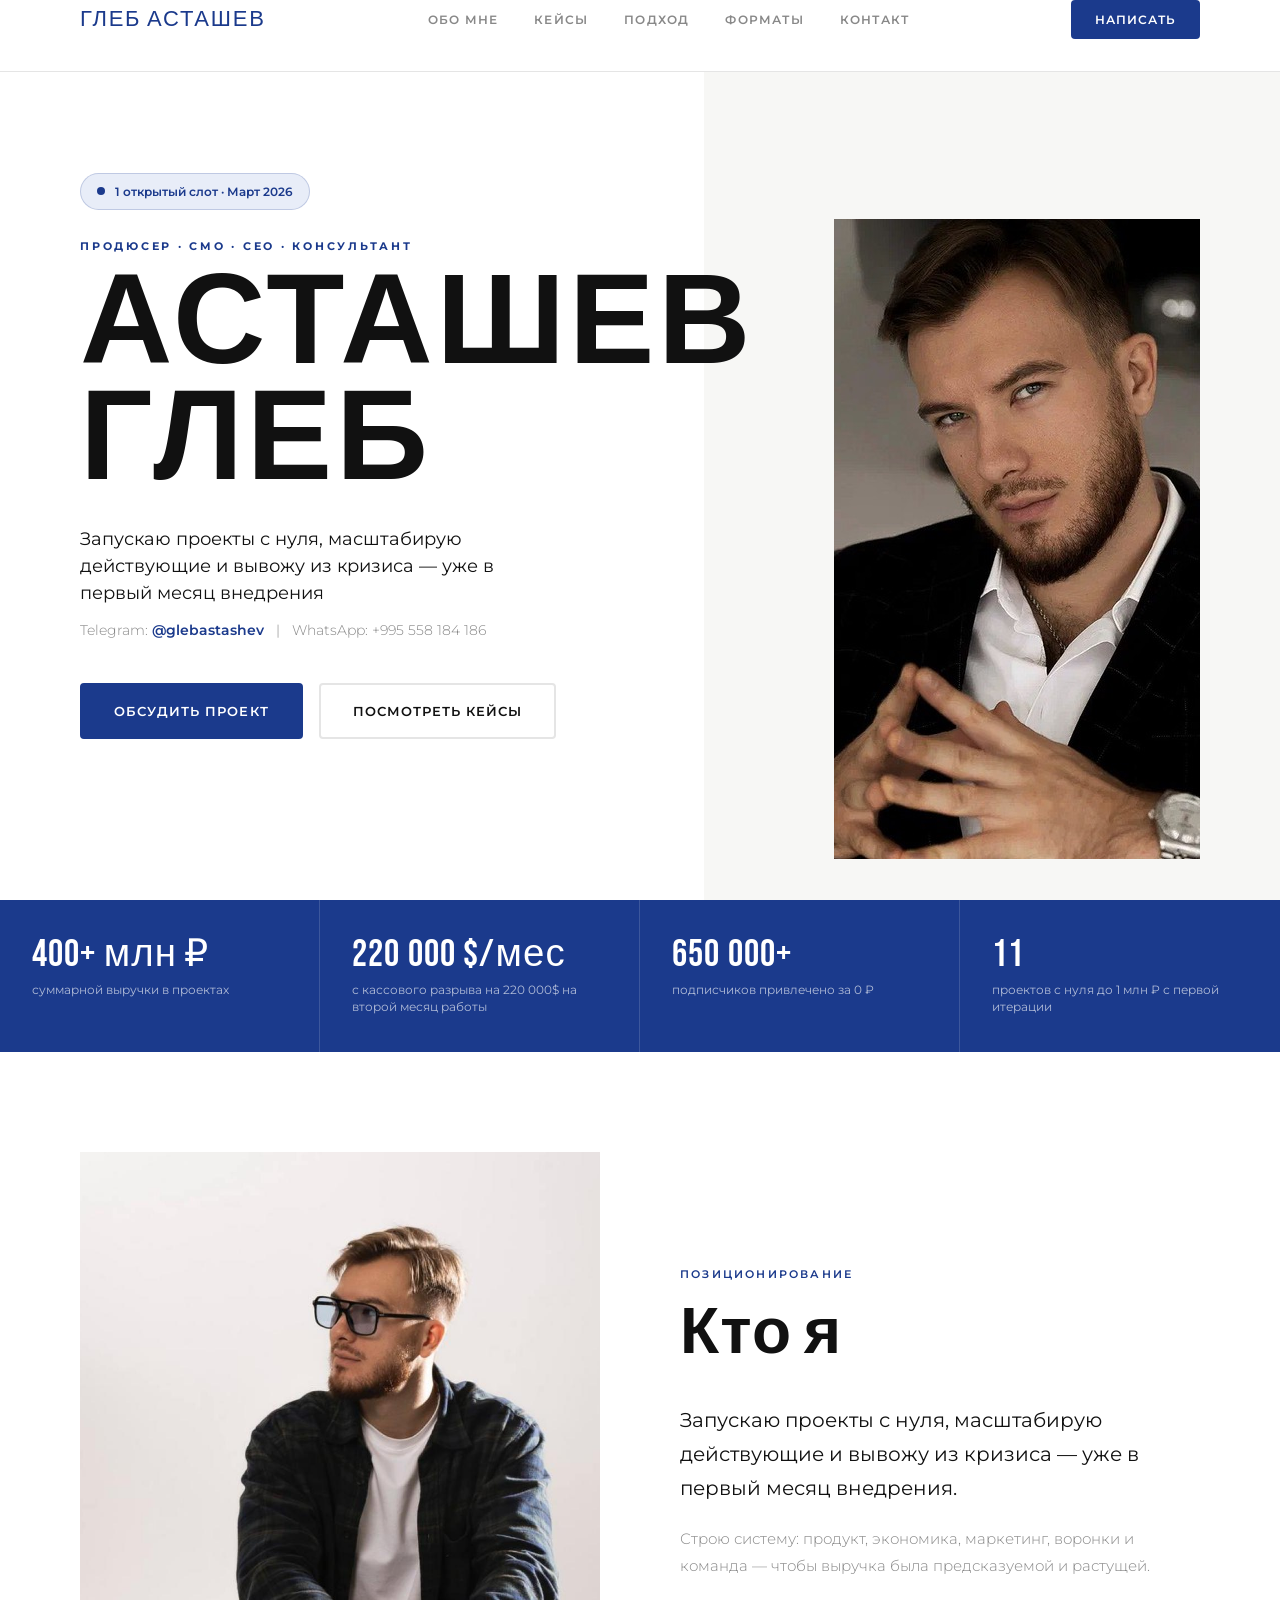
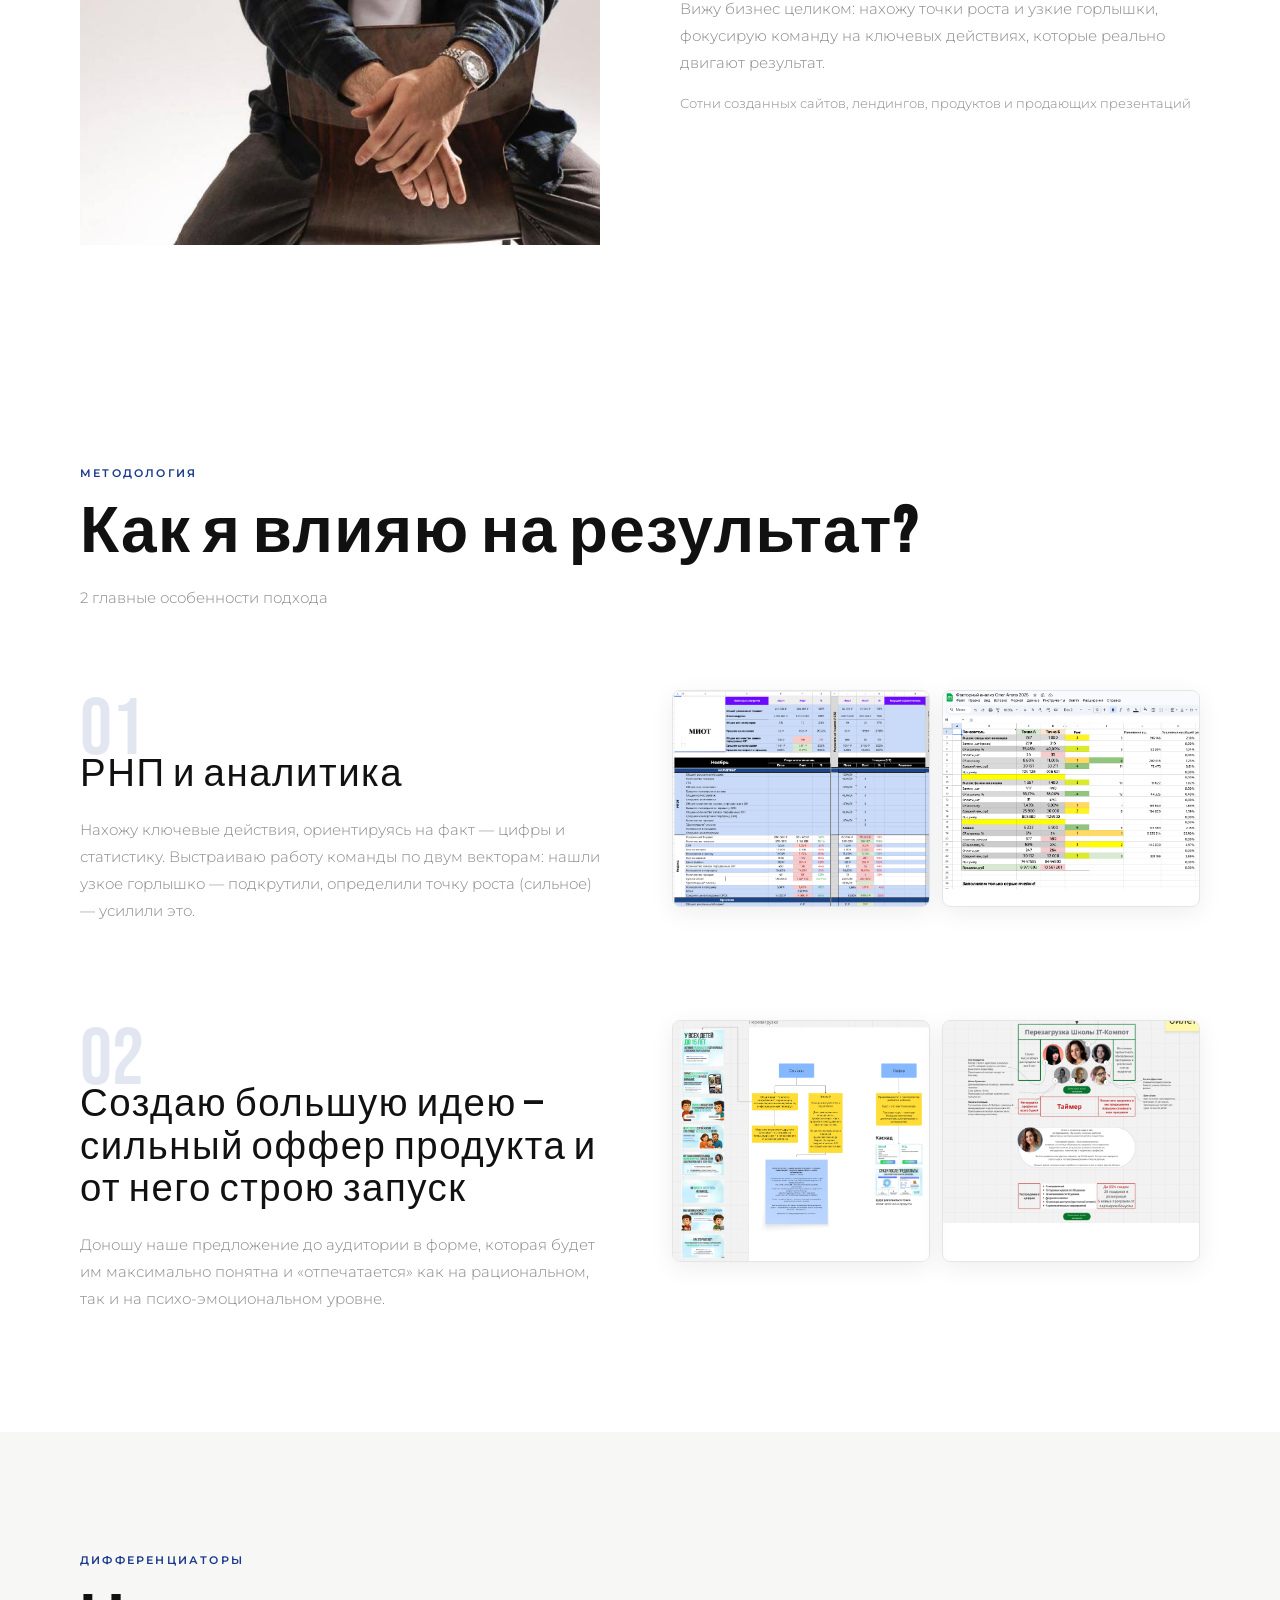
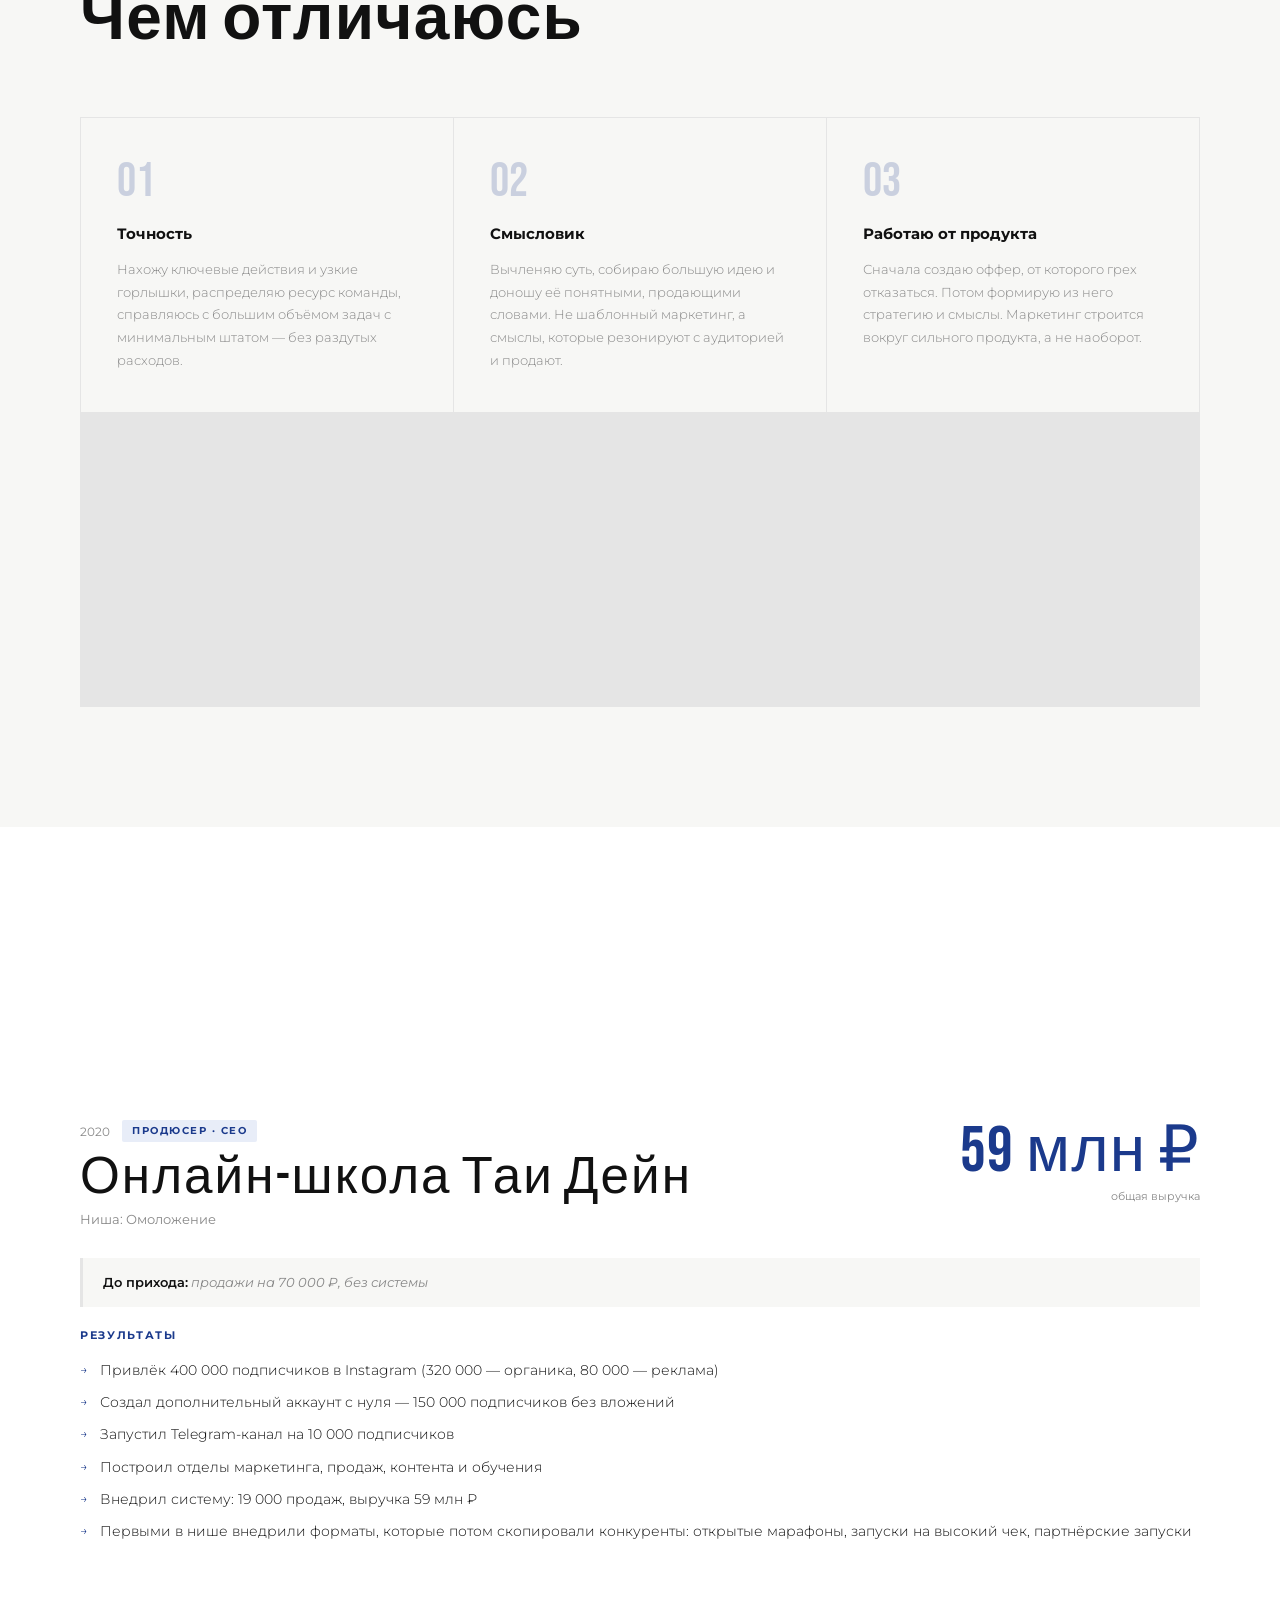
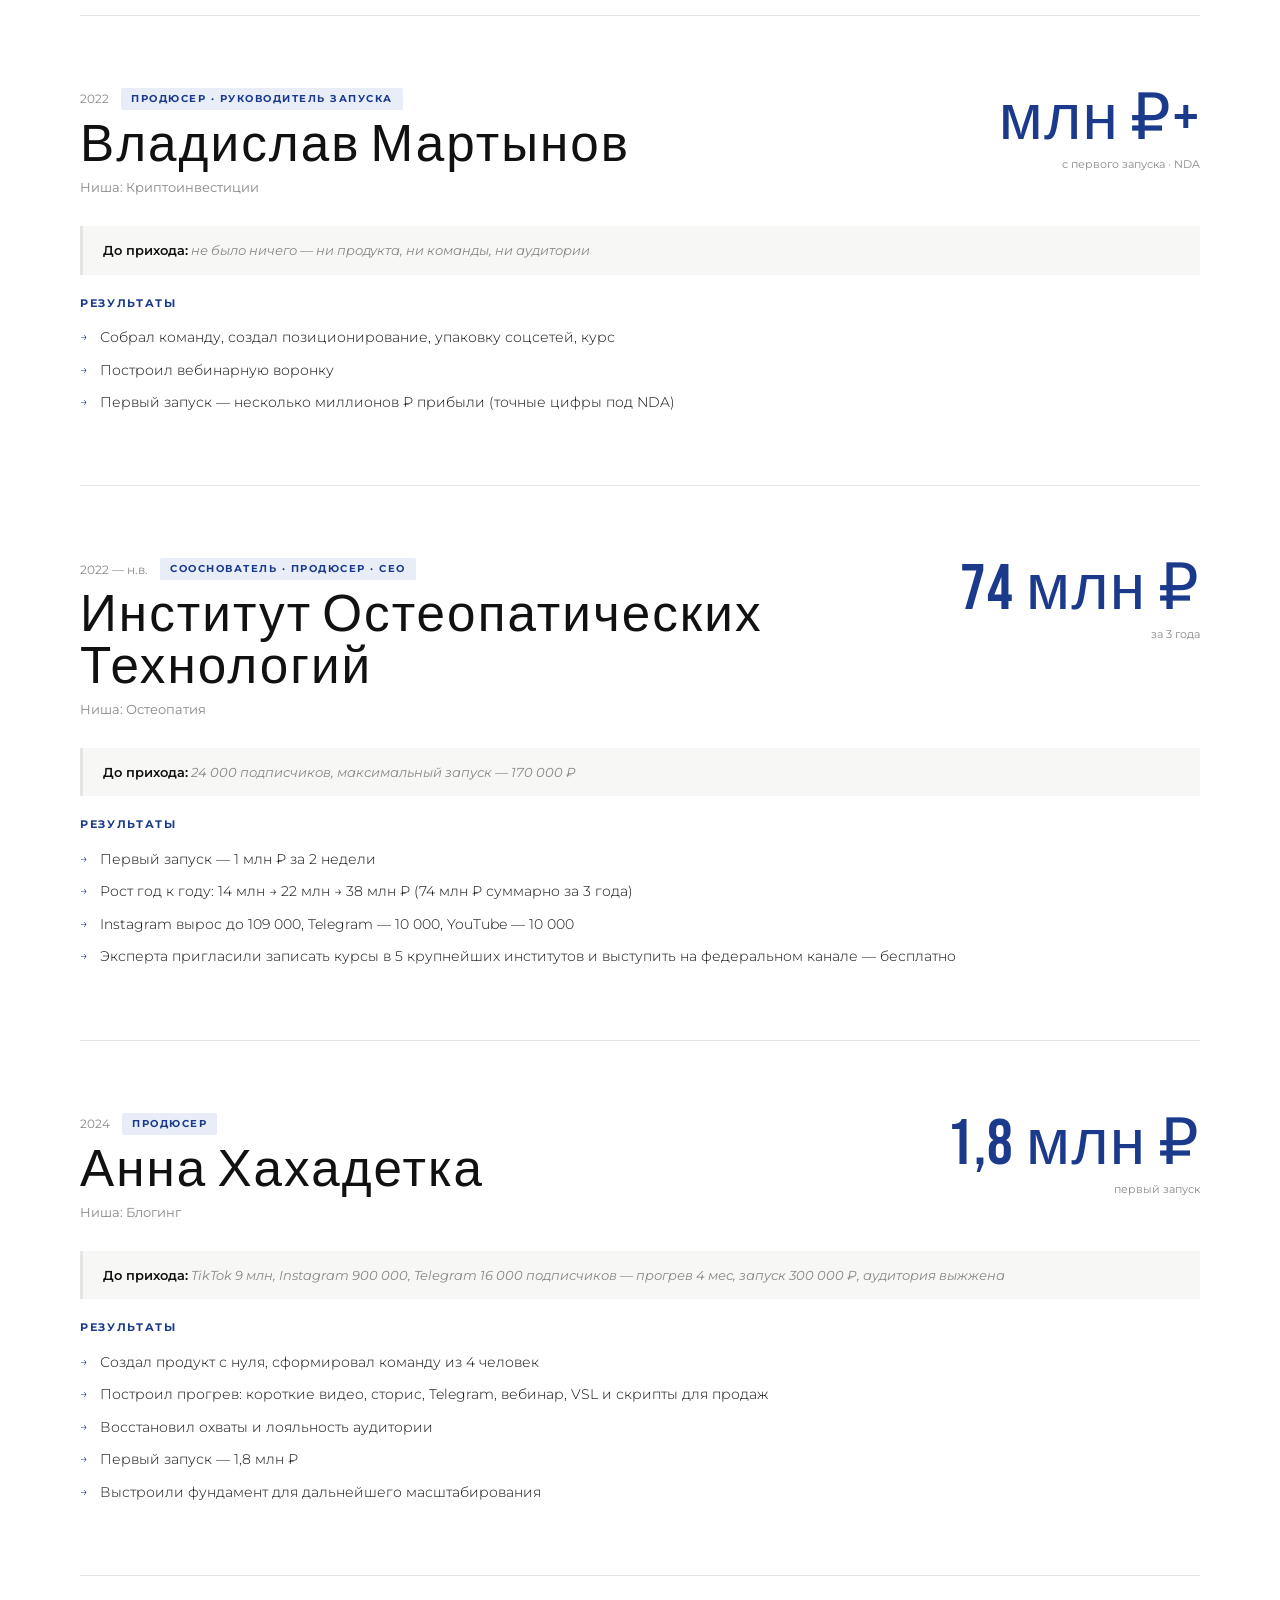
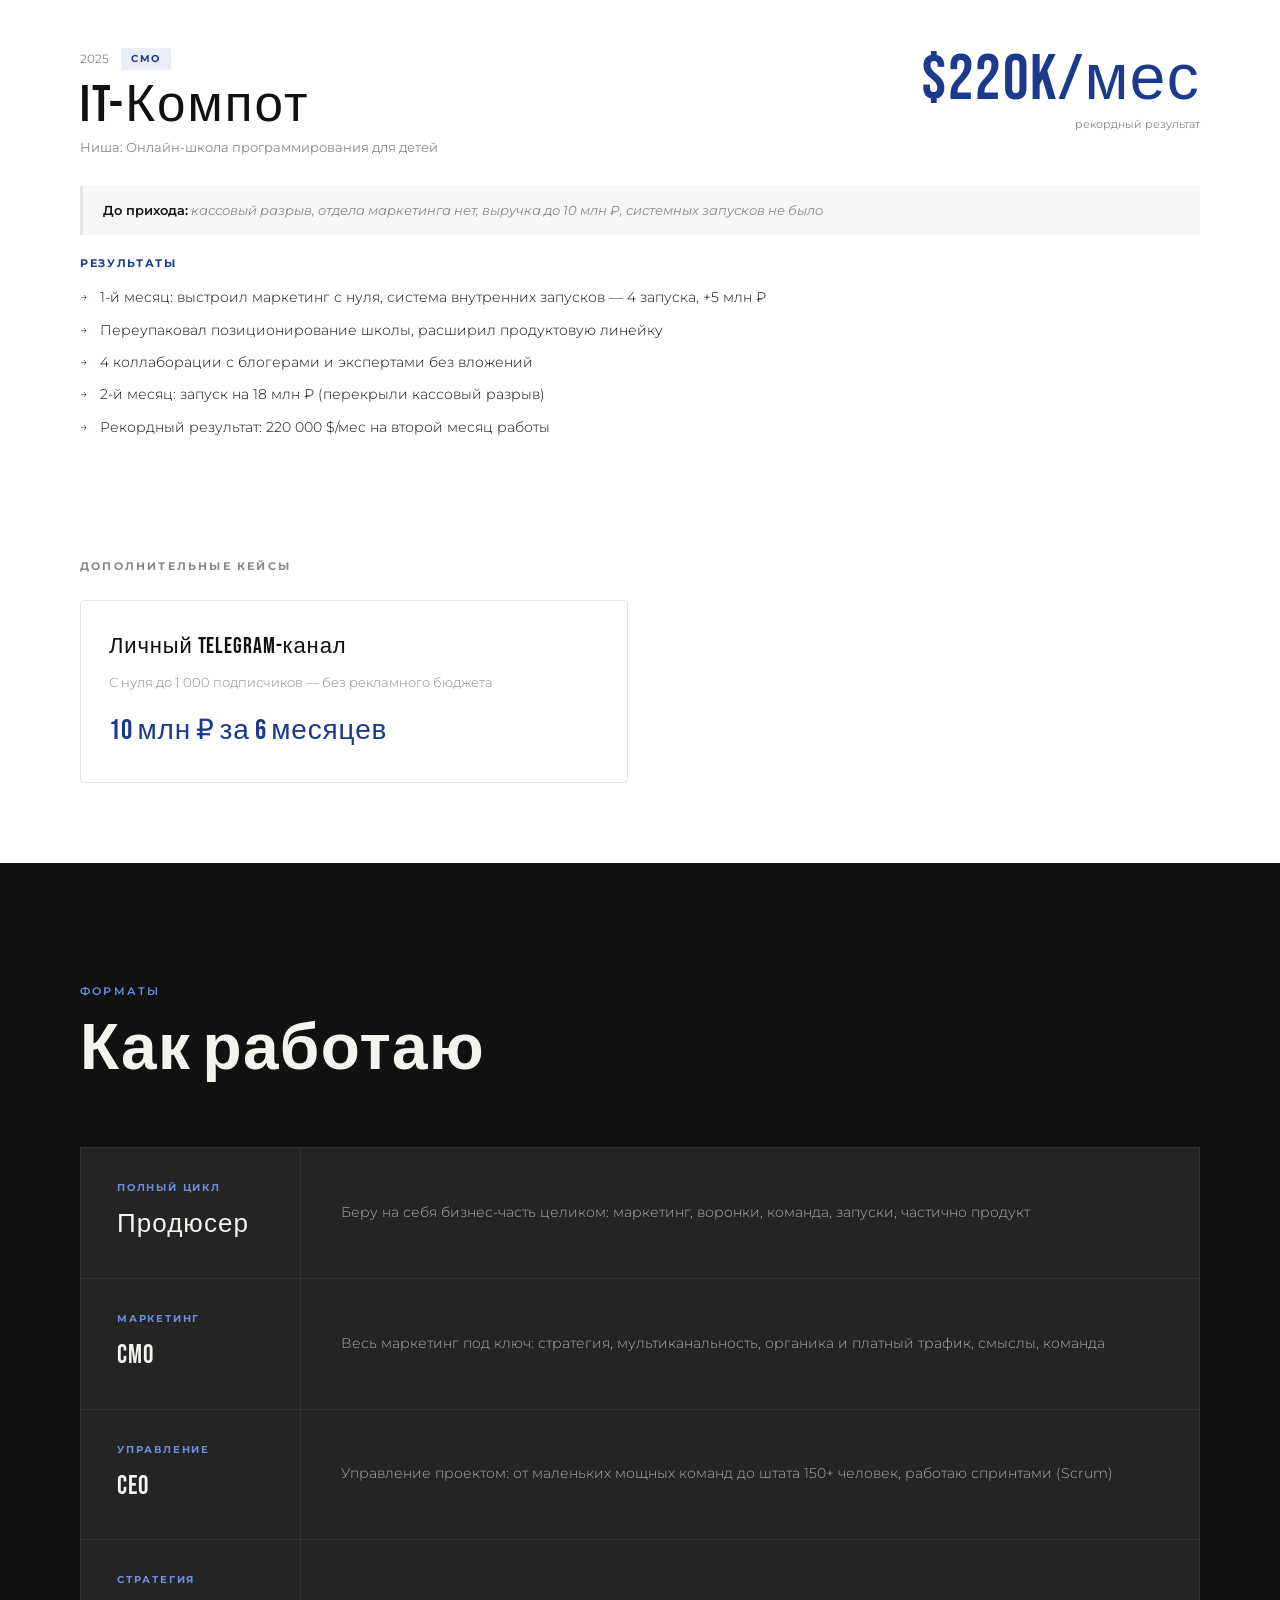
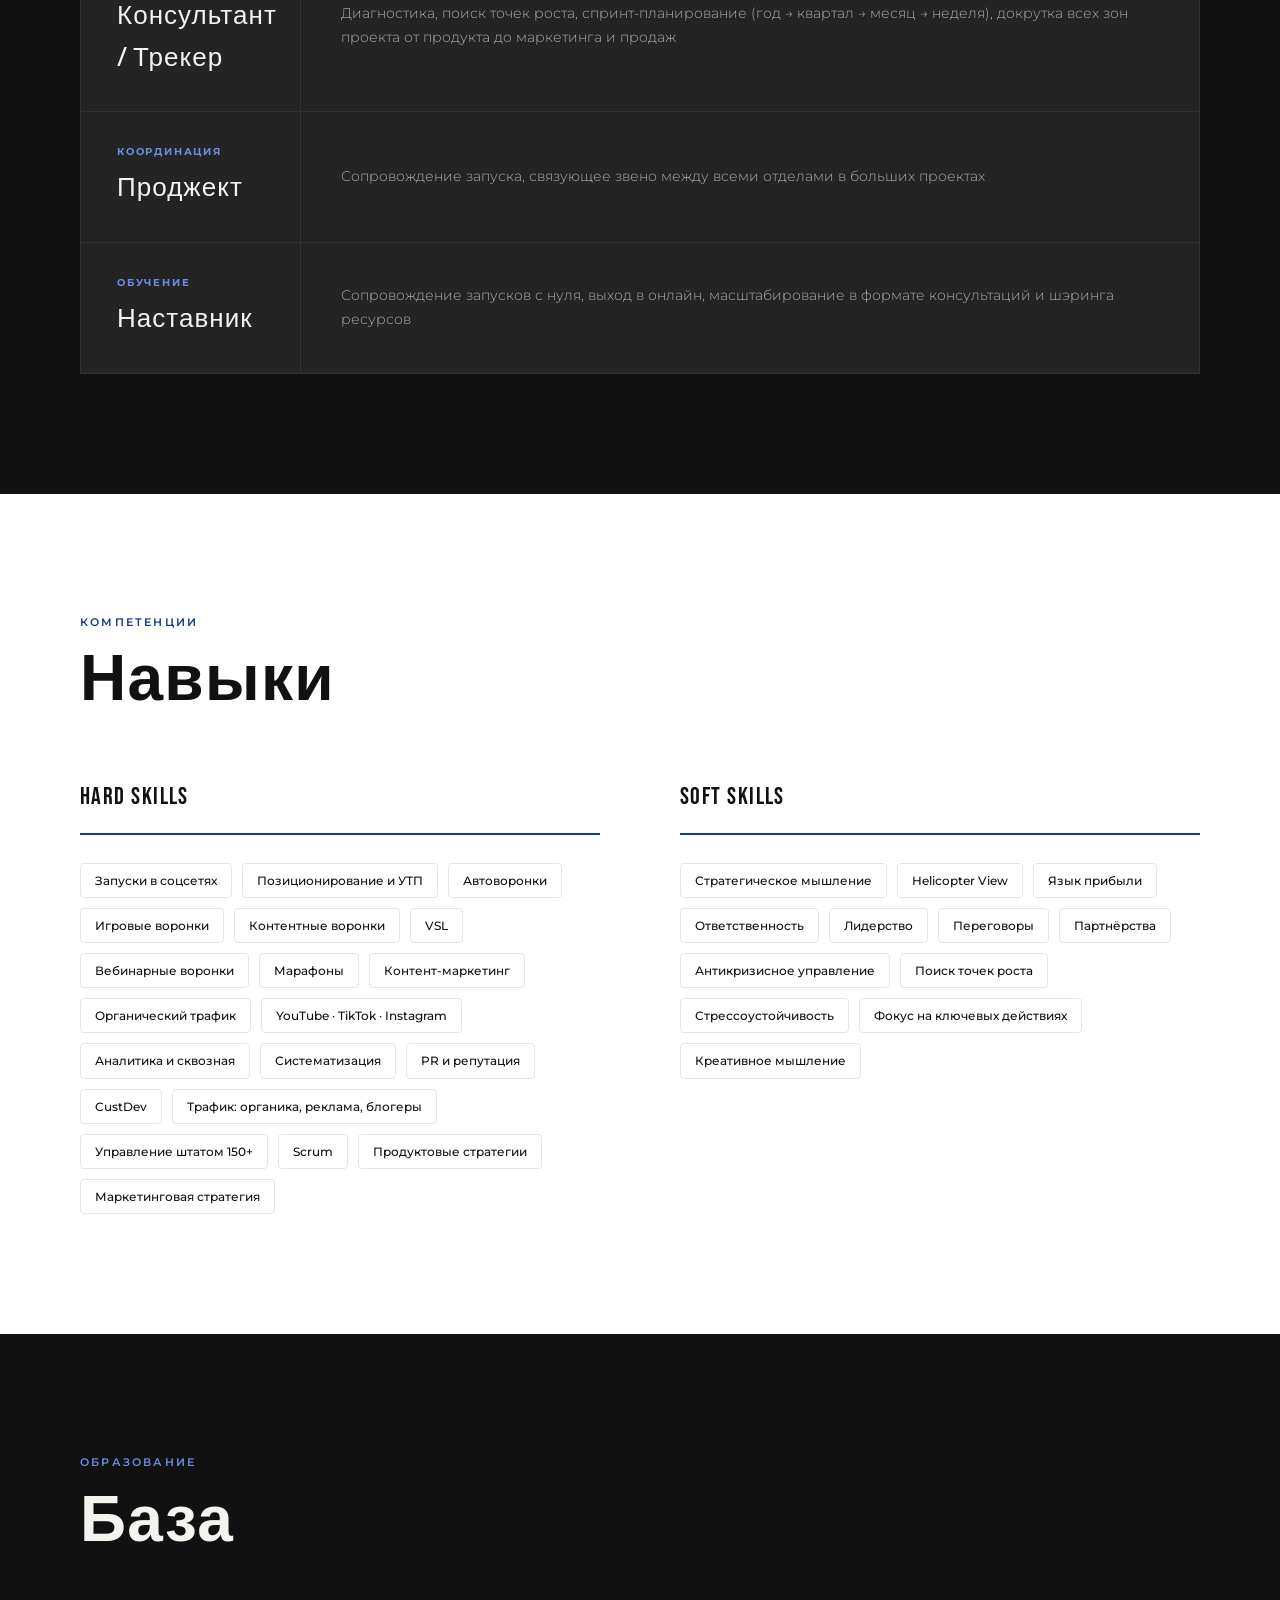
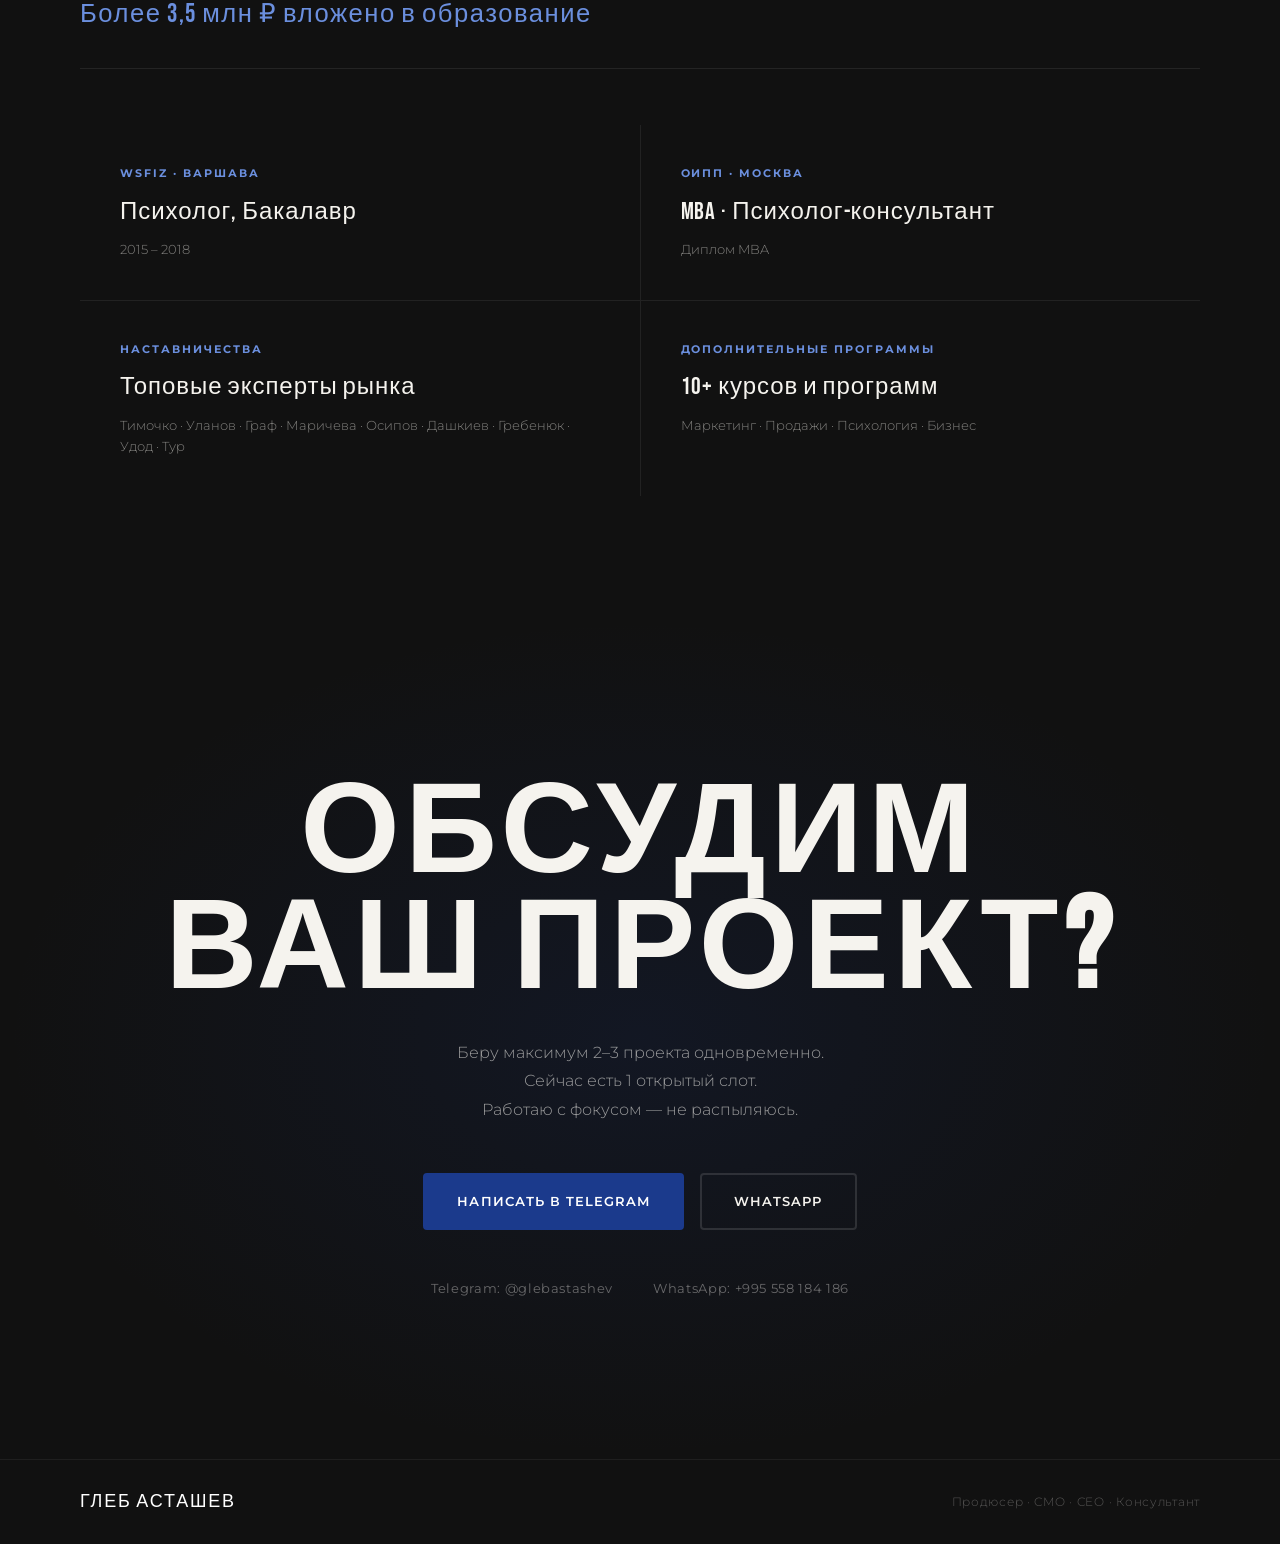
==== index.html @ d0ac5644 "Initial commit: personal site" ====
<!DOCTYPE html>
<html lang="ru">

<head>
  <meta charset="UTF-8" />
  <meta name="viewport" content="width=device-width, initial-scale=1.0" />
  <title>Глеб Асташев — Продюсер · CMO · CEO · Консультант</title>
  <meta name="description"
    content="Глеб Асташев — продюсер, CMO, CEO, консультант. Запускаю проекты с нуля, масштабирую действующие и вывожу из кризиса. 400+ млн ₽ выручки в проектах." />
  <meta property="og:title" content="Глеб Асташев — Продюсер · CMO · CEO" />
  <meta property="og:description"
    content="Запускаю проекты с нуля, масштабирую действующие и вывожу из кризиса — уже в первый месяц." />
  <meta property="og:image" content="assets/photo_hero.jpg" />
  <link rel="stylesheet" href="style.css" />
  <link rel="preconnect" href="https://fonts.googleapis.com" />
  <link rel="preconnect" href="https://fonts.gstatic.com" crossorigin />
  <link href="https://fonts.googleapis.com/css2?family=Bebas+Neue&family=Montserrat:wght@300;400;600;700&display=swap"
    rel="stylesheet" />
  <style>
    /* ── EXTRA STYLES FOR NEW SECTIONS ── */

    /* POSITIONING section */
    .positioning {
      padding: 100px 0;
      background: var(--bg);
    }

    .positioning__inner {
      display: grid;
      grid-template-columns: 1fr 1fr;
      gap: 80px;
      align-items: center;
    }

    .positioning__photo {
      position: relative;
    }

    .positioning__photo img {
      width: 100%;
      aspect-ratio: 3/4;
      object-fit: cover;
      object-position: top;
    }

    .positioning__content {}

    .positioning__lead {
      font-size: 20px;
      font-weight: 400;
      line-height: 1.7;
      color: var(--text);
      margin-bottom: 20px;
    }

    .positioning__lead strong {
      font-weight: 700;
    }

    .positioning__text {
      font-size: 15px;
      font-weight: 300;
      line-height: 1.8;
      color: var(--text-light);
      margin-bottom: 16px;
    }

    /* STATS bar */
    .stats-bar {
      background: var(--accent);
      padding: 0;
    }

    .stats-bar__inner {
      display: grid;
      grid-template-columns: repeat(4, 1fr);
    }

    .stat-item {
      padding: 36px 32px;
      border-right: 1px solid rgba(255, 255, 255, 0.15);
      transition: background 0.2s;
    }

    .stat-item:last-child {
      border-right: none;
    }

    .stat-item:hover {
      background: rgba(255, 255, 255, 0.06);
    }

    .stat-item__num {
      font-family: var(--font-display);
      font-size: clamp(26px, 3vw, 40px);
      letter-spacing: 0.03em;
      color: #fff;
      line-height: 1;
      margin-bottom: 8px;
    }

    .stat-item__label {
      font-size: 12px;
      font-weight: 400;
      color: rgba(255, 255, 255, 0.65);
      line-height: 1.4;
    }

    /* CASES section */
    .cases-full {
      padding: 120px 0;
      background: var(--bg);
    }

    .cases-full__header {
      margin-bottom: 72px;
    }

    .case-block {
      margin-bottom: 72px;
      padding-bottom: 72px;
      border-bottom: 1px solid var(--border);
    }

    .case-block:last-child {
      margin-bottom: 0;
      padding-bottom: 0;
      border-bottom: none;
    }

    .case-block__header {
      display: flex;
      align-items: flex-start;
      justify-content: space-between;
      gap: 32px;
      margin-bottom: 28px;
    }

    .case-block__left {}

    .case-block__meta {
      display: flex;
      align-items: center;
      gap: 12px;
      margin-bottom: 10px;
      flex-wrap: wrap;
    }

    .case-block__year {
      font-size: 12px;
      color: var(--text-light);
      font-weight: 400;
    }

    .case-block__tag {
      font-size: 10px;
      font-weight: 700;
      letter-spacing: 0.15em;
      text-transform: uppercase;
      color: var(--accent);
      background: var(--accent-soft);
      padding: 3px 10px;
      border-radius: 2px;
    }

    .case-block__name {
      font-family: var(--font-display);
      font-size: clamp(32px, 4vw, 56px);
      letter-spacing: 0.04em;
      color: var(--text);
      line-height: 1;
      margin-bottom: 6px;
    }

    .case-block__role {
      font-size: 13px;
      color: var(--text-light);
      font-weight: 400;
    }

    .case-block__result-big {
      text-align: right;
      flex-shrink: 0;
    }

    .case-block__result-num {
      font-family: var(--font-display);
      font-size: clamp(36px, 5vw, 64px);
      letter-spacing: 0.02em;
      color: var(--accent);
      line-height: 1;
      white-space: nowrap;
    }

    .case-block__result-sub {
      font-size: 11px;
      color: var(--text-light);
      margin-top: 4px;
      text-align: right;
    }

    .case-block__before {
      background: var(--bg-alt);
      border-left: 3px solid var(--border);
      padding: 14px 20px;
      font-size: 13px;
      color: var(--text-light);
      margin-bottom: 20px;
      font-style: italic;
    }

    .case-block__before strong {
      font-style: normal;
      font-weight: 600;
      color: var(--text);
    }

    .case-block__results-title {
      font-size: 11px;
      font-weight: 700;
      letter-spacing: 0.15em;
      text-transform: uppercase;
      color: var(--accent);
      margin-bottom: 14px;
    }

    .case-block__list {
      display: flex;
      flex-direction: column;
      gap: 10px;
    }

    .case-block__list li {
      font-size: 14px;
      font-weight: 300;
      color: var(--text);
      line-height: 1.6;
      padding-left: 20px;
      position: relative;
    }

    .case-block__list li::before {
      content: '→';
      position: absolute;
      left: 0;
      color: var(--accent);
      font-size: 13px;
    }

    /* Mini cases */
    .cases-mini {
      padding: 0 0 80px;
      background: var(--bg);
    }

    .cases-mini__label {
      font-size: 11px;
      font-weight: 700;
      letter-spacing: 0.2em;
      text-transform: uppercase;
      color: var(--text-light);
      margin-bottom: 24px;
    }

    .cases-mini__grid {
      display: grid;
      grid-template-columns: repeat(2, 1fr);
      gap: 24px;
    }

    .mini-case {
      border: 1px solid var(--border);
      padding: 28px;
      border-radius: var(--radius);
      transition: all 0.25s;
    }

    .mini-case:hover {
      border-color: var(--accent);
      background: var(--accent-soft);
    }

    .mini-case__title {
      font-family: var(--font-display);
      font-size: 22px;
      letter-spacing: 0.04em;
      color: var(--text);
      margin-bottom: 8px;
    }

    .mini-case__desc {
      font-size: 13px;
      font-weight: 300;
      color: var(--text-light);
      line-height: 1.6;
      margin-bottom: 16px;
    }

    .mini-case__result {
      font-family: var(--font-display);
      font-size: 28px;
      color: var(--accent);
      letter-spacing: 0.03em;
    }

    /* DIFF section */
    .diff {
      padding: 120px 0;
      background: var(--bg-alt);
    }

    .diff__grid {
      display: grid;
      grid-template-columns: repeat(3, 1fr);
      gap: 1px;
      margin-top: 64px;
      background: var(--border);
      border: 1px solid var(--border);
    }

    .diff-card {
      background: var(--bg-alt);
      padding: 40px 36px;
      transition: background 0.25s;
    }

    .diff-card:hover {
      background: #EEEEE8;
    }

    .diff-card__num {
      font-family: var(--font-display);
      font-size: 48px;
      color: var(--accent);
      opacity: 0.2;
      line-height: 1;
      margin-bottom: 16px;
      user-select: none;
    }

    .diff-card__title {
      font-size: 15px;
      font-weight: 700;
      color: var(--text);
      margin-bottom: 12px;
    }

    .diff-card__text {
      font-size: 13px;
      font-weight: 300;
      color: var(--text-light);
      line-height: 1.75;
    }

    /* FORMATS section — dark */
    .formats {
      padding: 120px 0;
      background: var(--bg-dark);
      color: var(--text-inv);
    }

    .formats .section-label {
      color: #6B8FDE;
    }

    .formats .section-title {
      color: var(--text-inv);
    }

    .formats__grid {
      display: grid;
      grid-template-columns: 1fr;
      gap: 0;
      margin-top: 64px;
      border: 1px solid rgba(255, 255, 255, 0.07);
    }

    .format-row {
      display: grid;
      grid-template-columns: 220px 1fr;
      gap: 0;
      border-bottom: 1px solid rgba(255, 255, 255, 0.07);
      transition: background 0.2s;
    }

    .format-row:last-child {
      border-bottom: none;
    }

    .format-row:hover {
      background: rgba(255, 255, 255, 0.03);
    }

    .format-row__label {
      padding: 32px 36px;
      border-right: 1px solid rgba(255, 255, 255, 0.07);
    }

    .format-row__type {
      font-size: 10px;
      font-weight: 700;
      letter-spacing: 0.18em;
      text-transform: uppercase;
      color: #6B8FDE;
      margin-bottom: 8px;
    }

    .format-row__name {
      font-family: var(--font-display);
      font-size: 26px;
      letter-spacing: 0.04em;
      color: var(--text-inv);
    }

    .format-row__desc {
      padding: 32px 40px;
      font-size: 14px;
      font-weight: 300;
      color: rgba(245, 243, 238, 0.65);
      line-height: 1.7;
      display: flex;
      align-items: center;
    }

    /* SKILLS section */
    .skills {
      padding: 120px 0;
      background: var(--bg);
    }

    .skills__inner {
      display: grid;
      grid-template-columns: 1fr 1fr;
      gap: 80px;
      margin-top: 64px;
    }

    .skills__col-title {
      font-family: var(--font-display);
      font-size: 24px;
      letter-spacing: 0.06em;
      color: var(--text);
      margin-bottom: 28px;
      padding-bottom: 16px;
      border-bottom: 2px solid var(--accent);
    }

    .skills__list {
      display: flex;
      flex-wrap: wrap;
      gap: 10px;
    }

    .skill-tag {
      font-size: 12px;
      font-weight: 500;
      padding: 7px 14px;
      border-radius: var(--radius);
      border: 1px solid var(--border);
      color: var(--text);
      background: var(--bg);
      transition: all 0.2s;
      cursor: default;
    }

    .skill-tag:hover {
      border-color: var(--accent);
      color: var(--accent);
      background: var(--accent-soft);
    }

    /* EDUCATION section — dark */
    .education {
      padding: 120px 0;
      background: var(--bg-dark);
      color: var(--text-inv);
    }

    .education .section-label {
      color: #6B8FDE;
    }

    .education .section-title {
      color: var(--text-inv);
    }

    .education__top {
      font-family: var(--font-display);
      font-size: clamp(18px, 2vw, 26px);
      letter-spacing: 0.06em;
      color: #6B8FDE;
      margin-bottom: 56px;
      padding-bottom: 32px;
      border-bottom: 1px solid rgba(255, 255, 255, 0.08);
    }

    .education__grid {
      display: grid;
      grid-template-columns: repeat(2, 1fr);
      gap: 1px;
      background: rgba(255, 255, 255, 0.07);
    }

    .edu-card {
      background: var(--bg-dark);
      padding: 40px;
      transition: background 0.25s;
    }

    .edu-card:hover {
      background: #1A1A1A;
    }

    .edu-card__org {
      font-size: 11px;
      font-weight: 700;
      letter-spacing: 0.18em;
      text-transform: uppercase;
      color: #6B8FDE;
      margin-bottom: 10px;
    }

    .edu-card__title {
      font-family: var(--font-display);
      font-size: 24px;
      letter-spacing: 0.04em;
      color: var(--text-inv);
      margin-bottom: 8px;
    }

    .edu-card__info {
      font-size: 13px;
      font-weight: 300;
      color: rgba(245, 243, 238, 0.5);
      line-height: 1.6;
    }

    /* CTA */
    .cta {
      padding: 160px 0;
      background: var(--bg-dark);
      text-align: center;
      position: relative;
      overflow: hidden;
    }

    .cta::before {
      content: '';
      position: absolute;
      inset: 0;
      background: radial-gradient(ellipse at center, rgba(27, 58, 140, 0.15) 0%, transparent 70%);
    }

    .cta__inner {
      position: relative;
      z-index: 1;
    }

    .cta__title {
      font-family: var(--font-display);
      font-size: clamp(64px, 10vw, 140px);
      line-height: 0.9;
      letter-spacing: 0.04em;
      color: var(--text-inv);
      margin-bottom: 32px;
    }

    .cta__subtitle {
      font-size: 16px;
      font-weight: 300;
      color: rgba(245, 243, 238, 0.6);
      line-height: 1.8;
      margin-bottom: 48px;
    }

    .cta__buttons {
      display: flex;
      justify-content: center;
      gap: 16px;
      flex-wrap: wrap;
      margin-bottom: 48px;
    }

    .cta__contacts {
      display: flex;
      justify-content: center;
      gap: 40px;
      flex-wrap: wrap;
    }

    .cta__contact {
      font-size: 13px;
      color: rgba(245, 243, 238, 0.38);
    }

    .cta__contact a {
      color: rgba(245, 243, 238, 0.38);
      transition: color 0.2s;
    }

    .cta__contact a:hover {
      color: #6B8FDE;
    }

    /* FOOTER */
    .footer {
      background: var(--bg-dark);
      border-top: 1px solid rgba(255, 255, 255, 0.06);
      padding: 28px 0;
    }

    .footer__inner {
      display: flex;
      align-items: center;
      justify-content: space-between;
    }

    .footer__logo {
      font-family: var(--font-display);
      font-size: 18px;
      letter-spacing: 0.1em;
      color: #fff;
    }

    .footer__roles {
      font-size: 12px;
      font-weight: 300;
      color: rgba(245, 243, 238, 0.3);
      letter-spacing: 0.06em;
    }

    /* Responsive extras */
    @media (max-width: 1024px) {
      .stats-bar__inner {
        grid-template-columns: repeat(2, 1fr);
      }

      .diff__grid {
        grid-template-columns: repeat(2, 1fr);
      }

      .format-row {
        grid-template-columns: 1fr;
      }

      .format-row__label {
        border-right: none;
        border-bottom: 1px solid rgba(255, 255, 255, 0.07);
        padding: 24px 28px 16px;
      }

      .format-row__desc {
        padding: 16px 28px 24px;
      }

      .skills__inner {
        gap: 48px;
      }
    }

    @media (max-width: 768px) {
      .positioning__inner {
        grid-template-columns: 1fr;
        gap: 40px;
      }

      .stats-bar__inner {
        grid-template-columns: repeat(2, 1fr);
      }

      .case-block__header {
        flex-direction: column;
      }

      .case-block__result-big {
        text-align: left;
      }

      .diff__grid {
        grid-template-columns: 1fr;
      }

      .skills__inner {
        grid-template-columns: 1fr;
        gap: 48px;
      }

      .education__grid {
        grid-template-columns: 1fr;
      }

      .cases-mini__grid {
        grid-template-columns: 1fr;
      }
    }

    @media (max-width: 480px) {
      .stats-bar__inner {
        grid-template-columns: 1fr;
      }

      .stat-item {
        border-right: none;
        border-bottom: 1px solid rgba(255, 255, 255, 0.15);
      }

      .stat-item:last-child {
        border-bottom: none;
      }
    }

    /* HOW I INFLUENCE RESULTS section */
    .approach {
      padding: 120px 0;
      background: var(--bg);
    }

    .approach__subtitle {
      font-size: 15px;
      font-weight: 300;
      color: var(--text-light);
      margin-bottom: 80px;
      max-width: 560px;
    }

    .approach__blocks {
      display: flex;
      flex-direction: column;
      gap: 96px;
    }

    .approach__block {
      display: grid;
      grid-template-columns: 1fr 1fr;
      gap: 64px;
      align-items: start;
    }

    .approach__block-num {
      font-family: var(--font-display);
      font-size: 80px;
      color: var(--accent);
      opacity: 0.12;
      line-height: 1;
      margin-bottom: -16px;
      user-select: none;
    }

    .approach__block-title {
      font-family: var(--font-display);
      font-size: clamp(24px, 3vw, 40px);
      letter-spacing: 0.04em;
      color: var(--text);
      margin-bottom: 20px;
      line-height: 1.1;
    }

    .approach__block-text {
      font-size: 15px;
      font-weight: 300;
      color: var(--text-light);
      line-height: 1.8;
    }

    .approach__screenshots {
      display: grid;
      grid-template-columns: 1fr 1fr;
      gap: 12px;
    }

    .approach__screenshot {
      border-radius: 8px;
      overflow: hidden;
      border: 1px solid var(--border);
      box-shadow: 0 6px 24px rgba(0, 0, 0, 0.07);
      transition: transform 0.25s, box-shadow 0.25s;
    }

    .approach__screenshot:hover {
      transform: translateY(-3px);
      box-shadow: 0 12px 36px rgba(0, 0, 0, 0.12);
    }

    .approach__screenshot img {
      width: 100%;
      display: block;
    }

    .approach__screenshot-placeholder {
      width: 100%;
      aspect-ratio: 4/3;
      background: var(--bg-alt);
      display: flex;
      flex-direction: column;
      align-items: center;
      justify-content: center;
      gap: 8px;
      color: var(--text-light);
      font-size: 11px;
      font-weight: 500;
      letter-spacing: 0.1em;
      text-transform: uppercase;
      text-align: center;
      padding: 20px;
    }

    .approach__screenshot-placeholder svg {
      opacity: 0.3;
      margin-bottom: 4px;
    }

    @media (max-width: 1024px) {
      .approach__block {
        grid-template-columns: 1fr;
        gap: 40px;
      }

      .approach__screenshots {
        order: -1;
      }
    }

    @media (max-width: 480px) {
      .approach__screenshots {
        grid-template-columns: 1fr;
      }
    }
  </style>
</head>

<body>

  <!-- ═══ NAV ═══ -->
  <nav class="nav" id="nav">
    <div class="container">
      <div class="nav__inner">
        <a href="#hero" class="nav__logo">ГЛЕБ АСТАШЕВ</a>
        <div class="nav__links">
          <a href="#positioning">Обо мне</a>
          <a href="#cases">Кейсы</a>
          <a href="#diff">Подход</a>
          <a href="#formats">Форматы</a>
          <a href="#cta">Контакт</a>
        </div>
        <a href="https://t.me/glebastashev" class="nav__cta" target="_blank" rel="noopener">Написать</a>
        <button class="nav__burger" id="burger" aria-label="Меню">
          <span></span><span></span><span></span>
        </button>
      </div>
    </div>
    <div class="nav__dropdown" id="navDropdown">
      <a href="#positioning">Обо мне</a>
      <a href="#cases">Кейсы</a>
      <a href="#diff">Подход</a>
      <a href="#formats">Форматы</a>
      <a href="#skills">Навыки</a>
      <a href="#education">Образование</a>
      <a href="#cta">Контакт</a>
    </div>
  </nav>


  <!-- ═══ HERO ═══ -->
  <section class="hero" id="hero">
    <div class="container">
      <div class="hero__inner">
        <div class="hero__content">
          <div class="hero__badge reveal">
            <span class="hero__badge-dot"></span>
            1 открытый слот · Март 2026
          </div>
          <p class="hero__role reveal reveal-delay-1">Продюсер · CMO · CEO · Консультант</p>
          <h1 class="hero__name reveal reveal-delay-2">АСТАШЕВ<br>ГЛЕБ</h1>
          <p class="hero__subtitle reveal reveal-delay-3">
            Запускаю проекты с нуля, масштабирую действующие и вывожу из кризиса — уже в первый месяц внедрения
          </p>
          <p class="hero__sub-text reveal reveal-delay-4">
            Telegram: <a href="https://t.me/glebastashev" target="_blank" rel="noopener"
              style="color:var(--accent); font-weight:600;">@glebastashev</a>
            &nbsp;&nbsp;|&nbsp;&nbsp;
            WhatsApp: <a href="https://wa.me/995558184186" target="_blank" rel="noopener"
              style="color:var(--text-light);">+995 558 184 186</a>
          </p>
          <div class="hero__buttons reveal reveal-delay-5">
            <a href="https://t.me/glebastashev" class="btn btn-primary" target="_blank" rel="noopener">Обсудить
              проект</a>
            <a href="#cases" class="btn btn-outline">Посмотреть кейсы</a>
          </div>
        </div>
        <div class="hero__photo-wrap reveal reveal-delay-2">
          <img src="assets/photo_hero.jpg" alt="Глеб Асташев" class="hero__photo" />
        </div>
      </div>
    </div>
  </section>


  <!-- ═══ STATS BAR ═══ -->
  <div class="stats-bar">
    <div class="stats-bar__inner">
      <div class="stat-item reveal">
        <div class="stat-item__num">400+ млн ₽</div>
        <div class="stat-item__label">суммарной выручки в проектах</div>
      </div>
      <div class="stat-item reveal reveal-delay-1">
        <div class="stat-item__num">220 000 $/мес</div>
        <div class="stat-item__label">с кассового разрыва на 220 000$ на второй месяц работы</div>
      </div>
      <div class="stat-item reveal reveal-delay-2">
        <div class="stat-item__num">650 000+</div>
        <div class="stat-item__label">подписчиков привлечено за 0 ₽</div>
      </div>
      <div class="stat-item reveal reveal-delay-3">
        <div class="stat-item__num">11</div>
        <div class="stat-item__label">проектов с нуля до 1 млн ₽ с первой итерации</div>
      </div>
    </div>
  </div>


  <!-- ═══ ПОЗИЦИОНИРОВАНИЕ ═══ -->
  <section class="positioning" id="positioning">
    <div class="container">
      <div class="positioning__inner">
        <div class="positioning__photo reveal">
          <img src="assets/photo_about.jpg" alt="Глеб Асташев" />
        </div>
        <div class="positioning__content">
          <p class="section-label reveal">Позиционирование</p>
          <h2 class="section-title reveal reveal-delay-1" style="margin-bottom: 36px;">Кто я</h2>
          <p class="positioning__lead reveal reveal-delay-2">
            Запускаю проекты с нуля, масштабирую действующие и вывожу из кризиса — уже в первый месяц внедрения.
          </p>
          <p class="positioning__text reveal reveal-delay-3">
            Строю систему: продукт, экономика, маркетинг, воронки и команда — чтобы выручка была предсказуемой и
            растущей.
          </p>
          <p class="positioning__text reveal reveal-delay-4">
            Вижу бизнес целиком: нахожу точки роста и узкие горлышки, фокусирую команду на ключевых действиях, которые
            реально двигают результат.
          </p>
          <p class="positioning__text reveal reveal-delay-5"
            style="margin-top: 8px; font-size: 13px; color: var(--text-light);">
            Сотни созданных сайтов, лендингов, продуктов и продающих презентаций
          </p>
        </div>
      </div>
    </div>
  </section>



  <!-- ═══ КАК ВЛИЯЮ НА РЕЗУЛЬТАТ ═══ -->
  <section class="approach" id="approach">
    <div class="container">
      <p class="section-label reveal">Методология</p>
      <h2 class="section-title reveal reveal-delay-1" style="margin-bottom: 20px;">Как я влияю на результат?</h2>
      <p class="approach__subtitle reveal reveal-delay-2">2 главные особенности подхода</p>

      <div class="approach__blocks">

        <!-- Блок 1: РНП и аналитика -->
        <div class="approach__block reveal">
          <div class="approach__text-col">
            <div class="approach__block-num">01</div>
            <div class="approach__block-title">РНП и аналитика</div>
            <p class="approach__block-text">
              Нахожу ключевые действия, ориентируясь на факт — цифры и статистику.
              Выстраиваю работу команды по двум векторам: нашли узкое горлышко — подкрутили,
              определили точку роста (сильное) — усилили это.
            </p>
          </div>
          <div class="approach__screenshots">
            <div class="approach__screenshot">
              <img src="assets/screen-analytics-1.png" alt="Аналитика — отчёт по ключевым метрикам"
                onerror="this.style.display='none'; this.nextElementSibling.style.display='flex';" />
              <div class="approach__screenshot-placeholder" style="display:none;">
                <svg width="32" height="32" viewBox="0 0 24 24" fill="none" stroke="currentColor" stroke-width="1.5">
                  <rect x="3" y="3" width="18" height="18" rx="2" />
                  <path d="M3 9h18M9 21V9" />
                </svg>
                Скрин 1<br>аналитика
              </div>
            </div>
            <div class="approach__screenshot">
              <img src="assets/screen-analytics-2.png" alt="Факторный анализ"
                onerror="this.style.display='none'; this.nextElementSibling.style.display='flex';" />
              <div class="approach__screenshot-placeholder" style="display:none;">
                <svg width="32" height="32" viewBox="0 0 24 24" fill="none" stroke="currentColor" stroke-width="1.5">
                  <rect x="3" y="3" width="18" height="18" rx="2" />
                  <path d="M3 9h18M9 21V9" />
                </svg>
                Скрин 2<br>факторный анализ
              </div>
            </div>
          </div>
        </div>

        <!-- Блок 2: Большая идея -->
        <div class="approach__block reveal">
          <div class="approach__text-col">
            <div class="approach__block-num">02</div>
            <div class="approach__block-title">Создаю большую идею — сильный оффер продукта и от него строю запуск</div>
            <p class="approach__block-text">
              Доношу наше предложение до аудитории в форме, которая будет им максимально понятна
              и «отпечатается» как на рациональном, так и на психо-эмоциональном уровне.
            </p>
          </div>
          <div class="approach__screenshots">
            <div class="approach__screenshot">
              <img src="assets/screen-concept-1.png" alt="Смысловая карта запуска"
                onerror="this.style.display='none'; this.nextElementSibling.style.display='flex';" />
              <div class="approach__screenshot-placeholder" style="display:none;">
                <svg width="32" height="32" viewBox="0 0 24 24" fill="none" stroke="currentColor" stroke-width="1.5">
                  <rect x="3" y="3" width="18" height="18" rx="2" />
                  <path d="M3 9h18M9 21V9" />
                </svg>
                Скрин 3<br>смыслы и оффер
              </div>
            </div>
            <div class="approach__screenshot">
              <img src="assets/screen-concept-2.png" alt="Структура запуска"
                onerror="this.style.display='none'; this.nextElementSibling.style.display='flex';" />
              <div class="approach__screenshot-placeholder" style="display:none;">
                <svg width="32" height="32" viewBox="0 0 24 24" fill="none" stroke="currentColor" stroke-width="1.5">
                  <rect x="3" y="3" width="18" height="18" rx="2" />
                  <path d="M3 9h18M9 21V9" />
                </svg>
                Скрин 4<br>структура запуска
              </div>
            </div>
          </div>
        </div>

      </div>
    </div>
  </section>


  <!-- ═══ ЧЕМ ОТЛИЧАЮСЬ ═══ -->
  <section class="diff" id="diff">
    <div class="container">
      <p class="section-label reveal">Дифференциаторы</p>
      <h2 class="section-title reveal reveal-delay-1">Чем отличаюсь</h2>
      <div class="diff__grid">
        <div class="diff-card reveal">
          <div class="diff-card__num">01</div>
          <div class="diff-card__title">Точность</div>
          <div class="diff-card__text">Нахожу ключевые действия и узкие горлышки, распределяю ресурс команды, справляюсь
            с большим объёмом задач с минимальным штатом — без раздутых расходов.</div>
        </div>
        <div class="diff-card reveal reveal-delay-1">
          <div class="diff-card__num">02</div>
          <div class="diff-card__title">Смысловик</div>
          <div class="diff-card__text">Вычленяю суть, собираю большую идею и доношу её понятными, продающими словами. Не
            шаблонный маркетинг, а смыслы, которые резонируют с аудиторией и продают.</div>
        </div>
        <div class="diff-card reveal reveal-delay-2">
          <div class="diff-card__num">03</div>
          <div class="diff-card__title">Работаю от продукта</div>
          <div class="diff-card__text">Сначала создаю оффер, от которого грех отказаться. Потом формирую из него
            стратегию и смыслы. Маркетинг строится вокруг сильного продукта, а не наоборот.</div>
        </div>
        <div class="diff-card reveal reveal-delay-3">
          <div class="diff-card__num">04</div>
          <div class="diff-card__title">Психологическое образование</div>
          <div class="diff-card__text">Образование психолога — не просто строчка в резюме. Понимаю людей на глубинном
            уровне. Это фундамент и маркетинга, и продаж, и управления командой.</div>
        </div>
        <div class="diff-card reveal reveal-delay-4">
          <div class="diff-card__num">05</div>
          <div class="diff-card__title">ИИ и современные инструменты</div>
          <div class="diff-card__text">Активно использую AI-инструменты и вайбкодинг на высоком уровне — задачи
            закрываются быстрее и дешевле. В том числе, обучаю этому команду.</div>
        </div>
        <div class="diff-card reveal reveal-delay-5">
          <div class="diff-card__num">06</div>
          <div class="diff-card__title">Быстрое включение и результат</div>
          <div class="diff-card__text">В каждом из ключевых проектов давал ощутимый результат в первый месяц работы. Не
            разгон и не аудит на полгода, а конкретные деньги.</div>
        </div>
      </div>
    </div>
  </section>


  <!-- ═══ КЕЙСЫ ═══ -->
  <section class="cases-full" id="cases">
    <div class="container">
      <div class="cases-full__header">
        <p class="section-label reveal">Опыт работы</p>
        <h2 class="section-title reveal reveal-delay-1">Кейсы</h2>
      </div>

      <!-- Тая Дейн -->
      <div class="case-block reveal">
        <div class="case-block__header">
          <div class="case-block__left">
            <div class="case-block__meta">
              <span class="case-block__year">2020</span>
              <span class="case-block__tag">Продюсер · CEO</span>
            </div>
            <div class="case-block__name">Онлайн-школа Таи Дейн</div>
            <div class="case-block__role">Ниша: Омоложение</div>
          </div>
          <div class="case-block__result-big">
            <div class="case-block__result-num">59 млн ₽</div>
            <div class="case-block__result-sub">общая выручка</div>
          </div>
        </div>
        <div class="case-block__before">
          <strong>До прихода:</strong> продажи на 70 000 ₽, без системы
        </div>
        <div class="case-block__results-title">Результаты</div>
        <ul class="case-block__list">
          <li>Привлёк 400 000 подписчиков в Instagram (320 000 — органика, 80 000 — реклама)</li>
          <li>Создал дополнительный аккаунт с нуля — 150 000 подписчиков без вложений</li>
          <li>Запустил Telegram-канал на 10 000 подписчиков</li>
          <li>Построил отделы маркетинга, продаж, контента и обучения</li>
          <li>Внедрил систему: 19 000 продаж, выручка 59 млн ₽</li>
          <li>Первыми в нише внедрили форматы, которые потом скопировали конкуренты: открытые марафоны, запуски на
            высокий чек, партнёрские запуски</li>
        </ul>
      </div>

      <!-- Мартынов -->
      <div class="case-block reveal">
        <div class="case-block__header">
          <div class="case-block__left">
            <div class="case-block__meta">
              <span class="case-block__year">2022</span>
              <span class="case-block__tag">Продюсер · Руководитель запуска</span>
            </div>
            <div class="case-block__name">Владислав Мартынов</div>
            <div class="case-block__role">Ниша: Криптоинвестиции</div>
          </div>
          <div class="case-block__result-big">
            <div class="case-block__result-num">млн ₽+</div>
            <div class="case-block__result-sub">с первого запуска · NDA</div>
          </div>
        </div>
        <div class="case-block__before">
          <strong>До прихода:</strong> не было ничего — ни продукта, ни команды, ни аудитории
        </div>
        <div class="case-block__results-title">Результаты</div>
        <ul class="case-block__list">
          <li>Собрал команду, создал позиционирование, упаковку соцсетей, курс</li>
          <li>Построил вебинарную воронку</li>
          <li>Первый запуск — несколько миллионов ₽ прибыли (точные цифры под NDA)</li>
        </ul>
      </div>

      <!-- ИОТ -->
      <div class="case-block reveal">
        <div class="case-block__header">
          <div class="case-block__left">
            <div class="case-block__meta">
              <span class="case-block__year">2022 — н.в.</span>
              <span class="case-block__tag">Сооснователь · Продюсер · CEO</span>
            </div>
            <div class="case-block__name">Институт Остеопатических Технологий</div>
            <div class="case-block__role">Ниша: Остеопатия</div>
          </div>
          <div class="case-block__result-big">
            <div class="case-block__result-num">74 млн ₽</div>
            <div class="case-block__result-sub">за 3 года</div>
          </div>
        </div>
        <div class="case-block__before">
          <strong>До прихода:</strong> 24 000 подписчиков, максимальный запуск — 170 000 ₽
        </div>
        <div class="case-block__results-title">Результаты</div>
        <ul class="case-block__list">
          <li>Первый запуск — 1 млн ₽ за 2 недели</li>
          <li>Рост год к году: 14 млн → 22 млн → 38 млн ₽ (74 млн ₽ суммарно за 3 года)</li>
          <li>Instagram вырос до 109 000, Telegram — 10 000, YouTube — 10 000</li>
          <li>Эксперта пригласили записать курсы в 5 крупнейших институтов и выступить на федеральном канале — бесплатно
          </li>
        </ul>
      </div>

      <!-- Хахадетка -->
      <div class="case-block reveal">
        <div class="case-block__header">
          <div class="case-block__left">
            <div class="case-block__meta">
              <span class="case-block__year">2024</span>
              <span class="case-block__tag">Продюсер</span>
            </div>
            <div class="case-block__name">Анна Хахадетка</div>
            <div class="case-block__role">Ниша: Блогинг</div>
          </div>
          <div class="case-block__result-big">
            <div class="case-block__result-num">1,8 млн ₽</div>
            <div class="case-block__result-sub">первый запуск</div>
          </div>
        </div>
        <div class="case-block__before">
          <strong>До прихода:</strong> TikTok 9 млн, Instagram 900 000, Telegram 16 000 подписчиков — прогрев 4 мес,
          запуск 300 000 ₽, аудитория выжжена
        </div>
        <div class="case-block__results-title">Результаты</div>
        <ul class="case-block__list">
          <li>Создал продукт с нуля, сформировал команду из 4 человек</li>
          <li>Построил прогрев: короткие видео, сторис, Telegram, вебинар, VSL и скрипты для продаж</li>
          <li>Восстановил охваты и лояльность аудитории</li>
          <li>Первый запуск — 1,8 млн ₽</li>
          <li>Выстроили фундамент для дальнейшего масштабирования</li>
        </ul>
      </div>

      <!-- IT-Компот -->
      <div class="case-block reveal">
        <div class="case-block__header">
          <div class="case-block__left">
            <div class="case-block__meta">
              <span class="case-block__year">2025</span>
              <span class="case-block__tag">CMO</span>
            </div>
            <div class="case-block__name">IT-Компот</div>
            <div class="case-block__role">Ниша: Онлайн-школа программирования для детей</div>
          </div>
          <div class="case-block__result-big">
            <div class="case-block__result-num">$220K/мес</div>
            <div class="case-block__result-sub">рекордный результат</div>
          </div>
        </div>
        <div class="case-block__before">
          <strong>До прихода:</strong> кассовый разрыв, отдела маркетинга нет, выручка до 10 млн ₽, системных запусков
          не было
        </div>
        <div class="case-block__results-title">Результаты</div>
        <ul class="case-block__list">
          <li>1-й месяц: выстроил маркетинг с нуля, система внутренних запусков — 4 запуска, +5 млн ₽</li>
          <li>Переупаковал позиционирование школы, расширил продуктовую линейку</li>
          <li>4 коллаборации с блогерами и экспертами без вложений</li>
          <li>2-й месяц: запуск на 18 млн ₽ (перекрыли кассовый разрыв)</li>
          <li>Рекордный результат: 220 000 $/мес на второй месяц работы</li>
        </ul>
      </div>

    </div>
  </section>

  <!-- ═══ ДОПОЛНИТЕЛЬНЫЕ КЕЙСЫ ═══ -->
  <section class="cases-mini" id="cases-mini">
    <div class="container">
      <div class="cases-mini__label reveal">Дополнительные кейсы</div>
      <div class="cases-mini__grid">
        <div class="mini-case reveal">
          <div class="mini-case__title">Личный Telegram-канал</div>
          <div class="mini-case__desc">С нуля до 1 000 подписчиков — без рекламного бюджета</div>
          <div class="mini-case__result">10 млн ₽ за 6 месяцев</div>
        </div>

      </div>
    </div>
  </section>


  <!-- ═══ ФОРМАТЫ ═══ -->
  <section class="formats" id="formats">
    <div class="container">
      <p class="section-label reveal">Форматы</p>
      <h2 class="section-title reveal reveal-delay-1">Как работаю</h2>
      <div class="formats__grid">

        <div class="format-row reveal">
          <div class="format-row__label">
            <div class="format-row__type">Полный цикл</div>
            <div class="format-row__name">Продюсер</div>
          </div>
          <div class="format-row__desc">
            Беру на себя бизнес-часть целиком: маркетинг, воронки, команда, запуски, частично продукт
          </div>
        </div>

        <div class="format-row reveal reveal-delay-1">
          <div class="format-row__label">
            <div class="format-row__type">Маркетинг</div>
            <div class="format-row__name">CMO</div>
          </div>
          <div class="format-row__desc">
            Весь маркетинг под ключ: стратегия, мультиканальность, органика и платный трафик, смыслы, команда
          </div>
        </div>

        <div class="format-row reveal reveal-delay-2">
          <div class="format-row__label">
            <div class="format-row__type">Управление</div>
            <div class="format-row__name">CEO</div>
          </div>
          <div class="format-row__desc">
            Управление проектом: от маленьких мощных команд до штата 150+ человек, работаю спринтами (Scrum)
          </div>
        </div>

        <div class="format-row reveal reveal-delay-3">
          <div class="format-row__label">
            <div class="format-row__type">Стратегия</div>
            <div class="format-row__name">Консультант / Трекер</div>
          </div>
          <div class="format-row__desc">
            Диагностика, поиск точек роста, спринт-планирование (год → квартал → месяц → неделя), докрутка всех зон
            проекта от продукта до маркетинга и продаж
          </div>
        </div>

        <div class="format-row reveal reveal-delay-4">
          <div class="format-row__label">
            <div class="format-row__type">Координация</div>
            <div class="format-row__name">Проджект</div>
          </div>
          <div class="format-row__desc">
            Сопровождение запуска, связующее звено между всеми отделами в больших проектах
          </div>
        </div>

        <div class="format-row reveal reveal-delay-5">
          <div class="format-row__label">
            <div class="format-row__type">Обучение</div>
            <div class="format-row__name">Наставник</div>
          </div>
          <div class="format-row__desc">
            Сопровождение запусков с нуля, выход в онлайн, масштабирование в формате консультаций и шэринга ресурсов
          </div>
        </div>

      </div>
    </div>
  </section>


  <!-- ═══ НАВЫКИ ═══ -->
  <section class="skills" id="skills">
    <div class="container">
      <p class="section-label reveal">Компетенции</p>
      <h2 class="section-title reveal reveal-delay-1">Навыки</h2>
      <div class="skills__inner">
        <div class="reveal reveal-delay-2">
          <div class="skills__col-title">Hard Skills</div>
          <div class="skills__list">
            <span class="skill-tag">Запуски в соцсетях</span>
            <span class="skill-tag">Позиционирование и УТП</span>
            <span class="skill-tag">Автоворонки</span>
            <span class="skill-tag">Игровые воронки</span>
            <span class="skill-tag">Контентные воронки</span>
            <span class="skill-tag">VSL</span>
            <span class="skill-tag">Вебинарные воронки</span>
            <span class="skill-tag">Марафоны</span>
            <span class="skill-tag">Контент-маркетинг</span>
            <span class="skill-tag">Органический трафик</span>
            <span class="skill-tag">YouTube · TikTok · Instagram</span>
            <span class="skill-tag">Аналитика и сквозная</span>
            <span class="skill-tag">Систематизация</span>
            <span class="skill-tag">PR и репутация</span>
            <span class="skill-tag">CustDev</span>
            <span class="skill-tag">Трафик: органика, реклама, блогеры</span>
            <span class="skill-tag">Управление штатом 150+</span>
            <span class="skill-tag">Scrum</span>
            <span class="skill-tag">Продуктовые стратегии</span>
            <span class="skill-tag">Маркетинговая стратегия</span>
          </div>
        </div>
        <div class="reveal reveal-delay-3">
          <div class="skills__col-title">Soft Skills</div>
          <div class="skills__list">
            <span class="skill-tag">Стратегическое мышление</span>
            <span class="skill-tag">Helicopter View</span>
            <span class="skill-tag">Язык прибыли</span>
            <span class="skill-tag">Ответственность</span>
            <span class="skill-tag">Лидерство</span>
            <span class="skill-tag">Переговоры</span>
            <span class="skill-tag">Партнёрства</span>
            <span class="skill-tag">Антикризисное управление</span>
            <span class="skill-tag">Поиск точек роста</span>
            <span class="skill-tag">Стрессоустойчивость</span>
            <span class="skill-tag">Фокус на ключевых действиях</span>
            <span class="skill-tag">Креативное мышление</span>
          </div>
        </div>
      </div>
    </div>
  </section>


  <!-- ═══ ОБРАЗОВАНИЕ ═══ -->
  <section class="education" id="education">
    <div class="container">
      <p class="section-label reveal">Образование</p>
      <h2 class="section-title reveal reveal-delay-1" style="margin-bottom: 40px;">База</h2>
      <div class="education__top reveal reveal-delay-2">
        Более 3,5 млн ₽ вложено в образование
      </div>
      <div class="education__grid">
        <div class="edu-card reveal">
          <div class="edu-card__org">WSFIZ · Варшава</div>
          <div class="edu-card__title">Психолог, Бакалавр</div>
          <div class="edu-card__info">2015 – 2018</div>
        </div>
        <div class="edu-card reveal reveal-delay-1">
          <div class="edu-card__org">ОИПП · Москва</div>
          <div class="edu-card__title">MBA · Психолог-консультант</div>
          <div class="edu-card__info">Диплом MBA</div>
        </div>
        <div class="edu-card reveal reveal-delay-2">
          <div class="edu-card__org">Наставничества</div>
          <div class="edu-card__title">Топовые эксперты рынка</div>
          <div class="edu-card__info">Тимочко · Уланов · Граф · Маричева · Осипов · Дашкиев · Гребенюк · Удод · Тур
          </div>
        </div>
        <div class="edu-card reveal reveal-delay-3">
          <div class="edu-card__org">Дополнительные программы</div>
          <div class="edu-card__title">10+ курсов и программ</div>
          <div class="edu-card__info">Маркетинг · Продажи · Психология · Бизнес</div>
        </div>
      </div>
    </div>
  </section>


  <!-- ═══ CTA ═══ -->
  <section class="cta" id="cta">
    <div class="container">
      <div class="cta__inner">
        <h2 class="cta__title reveal">ОБСУДИМ<br>ВАШ ПРОЕКТ?</h2>
        <p class="cta__subtitle reveal reveal-delay-1">
          Беру максимум 2–3 проекта одновременно.<br>
          Сейчас есть 1 открытый слот.<br>
          Работаю с фокусом — не распыляюсь.
        </p>
        <div class="cta__buttons reveal reveal-delay-2">
          <a href="https://t.me/glebastashev" class="btn btn-primary" target="_blank" rel="noopener">Написать в
            Telegram</a>
          <a href="https://wa.me/995558184186" class="btn btn-outline-inv" target="_blank" rel="noopener">WhatsApp</a>
        </div>
        <div class="cta__contacts reveal reveal-delay-3">
          <span class="cta__contact">Telegram: <a href="https://t.me/glebastashev" target="_blank"
              rel="noopener">@glebastashev</a></span>
          <span class="cta__contact">WhatsApp: <a href="https://wa.me/995558184186" target="_blank" rel="noopener">+995
              558 184 186</a></span>
        </div>
      </div>
    </div>
  </section>


  <!-- ═══ FOOTER ═══ -->
  <footer class="footer">
    <div class="container">
      <div class="footer__inner">
        <span class="footer__logo">ГЛЕБ АСТАШЕВ</span>
        <span class="footer__roles">Продюсер · CMO · CEO · Консультант</span>
      </div>
    </div>
  </footer>

  <script src="script.js"></script>
</body>

</html>
---- style.css ----
/* =============================================
   ГЛЕБ АСТАШЕВ — PERSONAL SITE
   Design: Premium Minimalism, White BG + Indigo
   ============================================= */

@import url('https://fonts.googleapis.com/css2?family=Bebas+Neue&family=Montserrat:wght@300;400;600;700&display=swap');

/* ─── CSS VARIABLES ─── */
:root {
  --bg:          #FFFFFF;
  --bg-alt:      #F7F7F5;
  --bg-dark:     #111111;
  --text:        #111111;
  --text-light:  #888888;
  --text-inv:    #F5F3EE;
  --accent:      #1B3A8C;
  --accent-soft: #E8EDF8;
  --border:      #E5E5E5;
  --border-dark: rgba(255,255,255,0.12);

  --font-display: 'Bebas Neue', sans-serif;
  --font-body:    'Montserrat', sans-serif;

  --nav-h: 72px;
  --radius: 4px;
  --transition: 0.35s cubic-bezier(0.25, 0.46, 0.45, 0.94);
}

/* ─── RESET ─── */
*, *::before, *::after { margin: 0; padding: 0; box-sizing: border-box; }
html { scroll-behavior: smooth; font-size: 16px; }
body {
  font-family: var(--font-body);
  background: var(--bg);
  color: var(--text);
  line-height: 1.6;
  -webkit-font-smoothing: antialiased;
}
img { display: block; max-width: 100%; }
a { text-decoration: none; color: inherit; }
ul { list-style: none; }

/* ─── UTILITY ─── */
.container {
  width: 100%;
  max-width: 1200px;
  margin: 0 auto;
  padding: 0 40px;
}
.section-label {
  font-family: var(--font-body);
  font-size: 11px;
  font-weight: 600;
  letter-spacing: 0.2em;
  text-transform: uppercase;
  color: var(--accent);
  margin-bottom: 16px;
}
.section-title {
  font-family: var(--font-display);
  font-size: clamp(36px, 5vw, 64px);
  line-height: 1.05;
  letter-spacing: 0.02em;
  color: var(--text);
}
.divider {
  width: 100%;
  height: 1px;
  background: var(--border);
}

/* ─── SCROLL REVEAL ─── */
.reveal {
  opacity: 0;
  transform: translateY(24px);
  transition: opacity 0.65s var(--transition), transform 0.65s var(--transition);
}
.reveal.visible {
  opacity: 1;
  transform: translateY(0);
}
.reveal-delay-1 { transition-delay: 0.1s; }
.reveal-delay-2 { transition-delay: 0.2s; }
.reveal-delay-3 { transition-delay: 0.3s; }
.reveal-delay-4 { transition-delay: 0.4s; }
.reveal-delay-5 { transition-delay: 0.5s; }
.reveal-delay-6 { transition-delay: 0.6s; }

/* ─── BUTTONS ─── */
.btn {
  display: inline-flex;
  align-items: center;
  gap: 8px;
  font-family: var(--font-body);
  font-size: 13px;
  font-weight: 600;
  letter-spacing: 0.08em;
  text-transform: uppercase;
  padding: 16px 32px;
  border-radius: var(--radius);
  cursor: pointer;
  transition: all var(--transition);
  border: 2px solid transparent;
  white-space: nowrap;
}
.btn-primary {
  background: var(--accent);
  color: #fff;
  border-color: var(--accent);
}
.btn-primary:hover {
  background: #142d6e;
  border-color: #142d6e;
  transform: translateY(-2px);
  box-shadow: 0 12px 32px rgba(27,58,140,0.25);
}
.btn-outline {
  background: transparent;
  color: var(--text);
  border-color: var(--border);
}
.btn-outline:hover {
  border-color: var(--accent);
  color: var(--accent);
  transform: translateY(-2px);
}
.btn-outline-inv {
  background: transparent;
  color: var(--text-inv);
  border-color: var(--border-dark);
}
.btn-outline-inv:hover {
  border-color: #fff;
  color: #fff;
  transform: translateY(-2px);
}

/* ─── NAV ─── */
.nav {
  position: fixed;
  top: 0; left: 0; right: 0;
  z-index: 1000;
  height: var(--nav-h);
  background: rgba(255,255,255,0.92);
  backdrop-filter: blur(20px);
  -webkit-backdrop-filter: blur(20px);
  border-bottom: 1px solid var(--border);
  transition: box-shadow 0.3s;
}
.nav.scrolled {
  box-shadow: 0 4px 24px rgba(0,0,0,0.08);
}
.nav__inner {
  display: flex;
  align-items: center;
  justify-content: space-between;
  height: 100%;
}
.nav__logo {
  font-family: var(--font-display);
  font-size: 22px;
  letter-spacing: 0.08em;
  color: var(--accent);
  transition: opacity 0.2s;
}
.nav__logo:hover { opacity: 0.75; }
.nav__links {
  display: flex;
  align-items: center;
  gap: 36px;
}
.nav__links a {
  font-size: 12px;
  font-weight: 600;
  letter-spacing: 0.1em;
  text-transform: uppercase;
  color: var(--text-light);
  transition: color 0.2s;
}
.nav__links a:hover { color: var(--accent); }
.nav__cta {
  font-size: 12px;
  font-weight: 600;
  letter-spacing: 0.08em;
  text-transform: uppercase;
  padding: 10px 24px;
  background: var(--accent);
  color: #fff;
  border-radius: var(--radius);
  transition: all 0.2s;
}
.nav__cta:hover {
  background: #142d6e;
  transform: translateY(-1px);
}

/* Burger */
.nav__burger {
  display: none;
  flex-direction: column;
  gap: 5px;
  cursor: pointer;
  padding: 4px;
  background: none;
  border: none;
}
.nav__burger span {
  display: block;
  width: 24px;
  height: 2px;
  background: var(--text);
  transition: all 0.3s;
  transform-origin: center;
}
.nav__burger.open span:nth-child(1) { transform: translateY(7px) rotate(45deg); }
.nav__burger.open span:nth-child(2) { opacity: 0; }
.nav__burger.open span:nth-child(3) { transform: translateY(-7px) rotate(-45deg); }

.nav__dropdown {
  display: none;
  position: absolute;
  top: var(--nav-h);
  left: 0; right: 0;
  background: #fff;
  border-bottom: 1px solid var(--border);
  padding: 20px 24px;
  flex-direction: column;
  gap: 0;
}
.nav__dropdown.open { display: flex; }
.nav__dropdown a {
  font-size: 14px;
  font-weight: 600;
  letter-spacing: 0.06em;
  text-transform: uppercase;
  color: var(--text-light);
  padding: 14px 0;
  border-bottom: 1px solid var(--border);
  transition: color 0.2s;
}
.nav__dropdown a:last-child { border-bottom: none; }
.nav__dropdown a:hover { color: var(--accent); }

/* ─── HERO ─── */
.hero {
  min-height: 100vh;
  padding-top: var(--nav-h);
  display: flex;
  align-items: center;
  background: var(--bg);
  overflow: hidden;
  position: relative;
}
.hero::after {
  content: '';
  position: absolute;
  top: 0; right: 0;
  width: 45%;
  height: 100%;
  background: var(--bg-alt);
  z-index: 0;
}
.hero__inner {
  display: grid;
  grid-template-columns: 1fr 1fr;
  gap: 80px;
  align-items: center;
  position: relative;
  z-index: 1;
  width: 100%;
}
.hero__content { padding: 60px 0; }
.hero__badge {
  display: inline-flex;
  align-items: center;
  gap: 10px;
  background: var(--accent-soft);
  border: 1px solid rgba(27,58,140,0.2);
  padding: 8px 16px;
  border-radius: 40px;
  font-size: 12px;
  font-weight: 600;
  color: var(--accent);
  margin-bottom: 28px;
}
.hero__badge-dot {
  width: 8px; height: 8px;
  border-radius: 50%;
  background: #1B3A8C;
  animation: pulse 2s infinite;
}
@keyframes pulse {
  0%, 100% { opacity: 1; transform: scale(1); box-shadow: 0 0 0 0 rgba(27,58,140,0.4); }
  50% { opacity: 0.8; transform: scale(0.95); box-shadow: 0 0 0 8px rgba(27,58,140,0); }
}
.hero__role {
  font-size: 11px;
  font-weight: 700;
  letter-spacing: 0.25em;
  text-transform: uppercase;
  color: var(--accent);
  margin-bottom: 12px;
}
.hero__name {
  font-family: var(--font-display);
  font-size: clamp(72px, 10vw, 130px);
  line-height: 0.9;
  letter-spacing: 0.03em;
  color: var(--text);
  margin-bottom: 28px;
}
.hero__subtitle {
  font-size: 18px;
  font-weight: 400;
  line-height: 1.5;
  color: var(--text);
  margin-bottom: 12px;
  max-width: 480px;
}
.hero__sub-text {
  font-size: 14px;
  font-weight: 300;
  color: var(--text-light);
  line-height: 1.7;
  max-width: 440px;
  margin-bottom: 40px;
}
.hero__buttons {
  display: flex;
  gap: 16px;
  flex-wrap: wrap;
  margin-bottom: 60px;
}
.hero__stats {
  display: grid;
  grid-template-columns: repeat(2, 1fr);
  gap: 0;
  border: 1px solid var(--border);
}
.hero__stat {
  padding: 24px 20px;
  border-right: 1px solid var(--border);
  border-bottom: 1px solid var(--border);
  transition: background 0.2s;
}
.hero__stat:nth-child(2) { border-right: none; }
.hero__stat:nth-child(3) { border-bottom: none; }
.hero__stat:nth-child(4) { border-right: none; border-bottom: none; }
.hero__stat:hover { background: var(--bg-alt); }
.hero__stat-num {
  font-family: var(--font-display);
  font-size: clamp(24px, 3vw, 34px);
  letter-spacing: 0.02em;
  color: var(--accent);
  line-height: 1;
  margin-bottom: 6px;
}
.hero__stat-label {
  font-size: 12px;
  font-weight: 400;
  color: var(--text-light);
  line-height: 1.4;
}
.hero__photo-wrap {
  position: relative;
  height: 100%;
  min-height: 560px;
  display: flex;
  align-items: flex-end;
}
.hero__photo {
  width: 100%;
  height: 640px;
  object-fit: cover;
  object-position: top center;
  position: relative;
  z-index: 1;
}

/* ─── ABOUT ─── */
.about {
  padding: 120px 0;
  background: var(--bg);
}
.about__inner {
  display: grid;
  grid-template-columns: 1fr 1fr;
  gap: 80px;
  align-items: start;
}
.about__left { }
.about__photo-wrap {
  position: relative;
  margin-bottom: 40px;
}
.about__photo {
  width: 100%;
  aspect-ratio: 4/5;
  object-fit: cover;
  object-position: top;
}
.about__text { margin-top: 8px; }
.about__text p {
  font-size: 15px;
  font-weight: 300;
  line-height: 1.8;
  color: var(--text);
  margin-bottom: 20px;
}
.about__text p:last-child { margin-bottom: 0; }
.about__text strong { font-weight: 600; }
.about__right { padding-top: 8px; }
.about__diff-title {
  font-family: var(--font-display);
  font-size: 36px;
  letter-spacing: 0.04em;
  color: var(--text);
  margin-bottom: 40px;
}
.diff-item {
  padding: 28px 0;
  border-bottom: 1px solid var(--border);
}
.diff-item:first-of-type { border-top: 1px solid var(--border); }
.diff-item__num {
  font-family: var(--font-display);
  font-size: 13px;
  letter-spacing: 0.1em;
  color: var(--accent);
  margin-bottom: 6px;
}
.diff-item__title {
  font-size: 15px;
  font-weight: 700;
  color: var(--text);
  margin-bottom: 6px;
}
.diff-item__text {
  font-size: 14px;
  font-weight: 300;
  color: var(--text-light);
  line-height: 1.6;
}

/* ─── FORMATS ─── */
.formats {
  padding: 120px 0;
  background: var(--bg-dark);
  color: var(--text-inv);
}
.formats .section-title { color: var(--text-inv); }
.formats .section-label { color: #6B8FDE; }
.formats__header { margin-bottom: 64px; }
.formats__grid {
  display: grid;
  grid-template-columns: repeat(3, 1fr);
  gap: 1px;
  background: rgba(255,255,255,0.08);
  border: 1px solid rgba(255,255,255,0.08);
}
.format-card {
  background: var(--bg-dark);
  padding: 40px;
  transition: background 0.3s;
}
.format-card:hover { background: #1A1A1A; }
.format-card__type {
  font-size: 10px;
  font-weight: 700;
  letter-spacing: 0.2em;
  text-transform: uppercase;
  color: #6B8FDE;
  margin-bottom: 12px;
}
.format-card__title {
  font-family: var(--font-display);
  font-size: 32px;
  letter-spacing: 0.04em;
  color: var(--text-inv);
  margin-bottom: 16px;
}
.format-card__desc {
  font-size: 13px;
  font-weight: 300;
  line-height: 1.7;
  color: rgba(245,243,238,0.65);
  margin-bottom: 24px;
}
.format-card__list {
  display: flex;
  flex-direction: column;
  gap: 8px;
}
.format-card__list li {
  font-size: 13px;
  font-weight: 400;
  color: rgba(245,243,238,0.5);
  padding-left: 16px;
  position: relative;
  line-height: 1.5;
}
.format-card__list li::before {
  content: '—';
  position: absolute;
  left: 0;
  color: #1B3A8C;
  font-size: 12px;
}

/* ─── CASES ─── */
.cases {
  padding: 120px 0;
  background: var(--bg);
}
.cases__header { margin-bottom: 64px; }
.case-item {
  display: grid;
  grid-template-columns: 1fr auto;
  gap: 40px;
  align-items: center;
  padding: 40px 0;
  border-bottom: 1px solid var(--border);
  transition: background 0.2s;
  cursor: default;
}
.case-item:first-of-type { border-top: 1px solid var(--border); }
.case-item:hover { background: var(--bg-alt); padding-left: 20px; padding-right: 20px; margin: 0 -20px; }
.case-item__meta {
  display: flex;
  align-items: center;
  gap: 16px;
  margin-bottom: 10px;
}
.case-item__year {
  font-size: 12px;
  font-weight: 400;
  color: var(--text-light);
}
.case-item__role {
  font-size: 11px;
  font-weight: 700;
  letter-spacing: 0.12em;
  text-transform: uppercase;
  color: var(--accent);
  background: var(--accent-soft);
  padding: 3px 10px;
  border-radius: 2px;
}
.case-item__title {
  font-family: var(--font-display);
  font-size: clamp(28px, 3.5vw, 44px);
  letter-spacing: 0.04em;
  color: var(--text);
  margin-bottom: 8px;
  line-height: 1;
}
.case-item__niche {
  font-size: 13px;
  color: var(--text-light);
  margin-bottom: 10px;
}
.case-item__story {
  font-size: 14px;
  font-weight: 300;
  color: var(--text-light);
  line-height: 1.6;
  max-width: 640px;
}
.case-item__result {
  text-align: right;
  flex-shrink: 0;
}
.case-item__result-num {
  font-family: var(--font-display);
  font-size: clamp(32px, 4vw, 52px);
  letter-spacing: 0.03em;
  color: var(--accent);
  line-height: 1;
  white-space: nowrap;
}
.case-item__result-label {
  font-size: 11px;
  color: var(--text-light);
  margin-top: 4px;
}

/* ─── APPROACH ─── */
.approach {
  padding: 120px 0;
  background: var(--bg-alt);
}
.approach__header { margin-bottom: 80px; }
.approach__grid {
  display: grid;
  grid-template-columns: repeat(4, 1fr);
  gap: 1px;
  background: var(--border);
  border: 1px solid var(--border);
}
.approach-step {
  background: var(--bg-alt);
  padding: 48px 36px;
  transition: background 0.3s;
}
.approach-step:hover { background: #EFEFE9; }
.approach-step__num {
  font-family: var(--font-display);
  font-size: 80px;
  line-height: 1;
  color: var(--accent);
  opacity: 0.15;
  margin-bottom: 20px;
  user-select: none;
}
.approach-step__title {
  font-family: var(--font-display);
  font-size: 26px;
  letter-spacing: 0.04em;
  color: var(--text);
  margin-bottom: 12px;
}
.approach-step__text {
  font-size: 14px;
  font-weight: 300;
  color: var(--text-light);
  line-height: 1.7;
}

/* ─── FOR WHOM ─── */
.forwhom {
  padding: 120px 0;
  background: var(--bg);
}
.forwhom__header { margin-bottom: 64px; }
.forwhom__grid {
  display: grid;
  grid-template-columns: repeat(3, 1fr);
  gap: 24px;
  margin-bottom: 40px;
}
.forwhom-card {
  border: 1px solid var(--border);
  padding: 32px 28px;
  border-radius: var(--radius);
  transition: all 0.3s;
}
.forwhom-card:hover {
  border-color: var(--accent);
  background: var(--accent-soft);
  transform: translateY(-4px);
  box-shadow: 0 12px 32px rgba(27,58,140,0.08);
}
.forwhom-card__icon {
  font-size: 24px;
  margin-bottom: 16px;
}
.forwhom-card__title {
  font-size: 15px;
  font-weight: 700;
  color: var(--text);
  margin-bottom: 8px;
}
.forwhom-card__text {
  font-size: 13px;
  font-weight: 300;
  color: var(--text-light);
  line-height: 1.6;
}
.forwhom__values {
  border: 1px solid rgba(27,58,140,0.2);
  background: var(--accent-soft);
  padding: 40px 48px;
  border-radius: var(--radius);
  position: relative;
  overflow: hidden;
}
.forwhom__values::before {
  content: '';
  position: absolute;
  top: 0; left: 0;
  width: 4px;
  height: 100%;
  background: var(--accent);
}
.forwhom__values-label {
  font-size: 10px;
  font-weight: 700;
  letter-spacing: 0.2em;
  text-transform: uppercase;
  color: var(--accent);
  margin-bottom: 12px;
}
.forwhom__values-title {
  font-family: var(--font-display);
  font-size: 28px;
  letter-spacing: 0.04em;
  color: var(--text);
  margin-bottom: 16px;
}
.forwhom__values-text {
  font-size: 15px;
  font-weight: 300;
  color: var(--text);
  line-height: 1.8;
  max-width: 720px;
}

/* ─── EDUCATION ─── */
.education {
  padding: 120px 0;
  background: var(--bg-dark);
  color: var(--text-inv);
}
.education .section-title { color: var(--text-inv); }
.education .section-label { color: #6B8FDE; }
.education__highlight {
  font-family: var(--font-display);
  font-size: clamp(20px, 2.5vw, 28px);
  letter-spacing: 0.06em;
  color: #6B8FDE;
  margin-bottom: 56px;
  padding-bottom: 32px;
  border-bottom: 1px solid rgba(255,255,255,0.08);
}
.education__grid {
  display: grid;
  grid-template-columns: repeat(2, 1fr);
  gap: 1px;
  background: rgba(255,255,255,0.08);
}
.edu-card {
  background: var(--bg-dark);
  padding: 40px;
  transition: background 0.3s;
}
.edu-card:hover { background: #1A1A1A; }
.edu-card__org {
  font-size: 11px;
  font-weight: 700;
  letter-spacing: 0.2em;
  text-transform: uppercase;
  color: #6B8FDE;
  margin-bottom: 12px;
}
.edu-card__title {
  font-family: var(--font-display);
  font-size: 24px;
  letter-spacing: 0.04em;
  color: var(--text-inv);
  margin-bottom: 8px;
}
.edu-card__info {
  font-size: 13px;
  font-weight: 300;
  color: rgba(245,243,238,0.5);
  line-height: 1.6;
}

/* ─── CTA ─── */
.cta {
  padding: 160px 0;
  background: var(--bg-dark);
  text-align: center;
  position: relative;
  overflow: hidden;
}
.cta::before {
  content: '';
  position: absolute;
  inset: 0;
  background: radial-gradient(ellipse at center, rgba(27,58,140,0.15) 0%, transparent 70%);
}
.cta__inner { position: relative; z-index: 1; }
.cta__title {
  font-family: var(--font-display);
  font-size: clamp(64px, 10vw, 140px);
  line-height: 0.9;
  letter-spacing: 0.04em;
  color: var(--text-inv);
  margin-bottom: 32px;
}
.cta__subtitle {
  font-size: 16px;
  font-weight: 300;
  color: rgba(245,243,238,0.65);
  line-height: 1.8;
  margin-bottom: 48px;
}
.cta__buttons {
  display: flex;
  justify-content: center;
  gap: 16px;
  flex-wrap: wrap;
  margin-bottom: 48px;
}
.cta__contacts {
  display: flex;
  justify-content: center;
  gap: 40px;
  flex-wrap: wrap;
}
.cta__contact {
  font-size: 13px;
  color: rgba(245,243,238,0.4);
  letter-spacing: 0.05em;
}
.cta__contact a {
  color: rgba(245,243,238,0.4);
  transition: color 0.2s;
}
.cta__contact a:hover { color: #6B8FDE; }

/* ─── FOOTER ─── */
.footer {
  background: var(--bg-dark);
  border-top: 1px solid rgba(255,255,255,0.06);
  padding: 28px 0;
}
.footer__inner {
  display: flex;
  align-items: center;
  justify-content: space-between;
}
.footer__logo {
  font-family: var(--font-display);
  font-size: 20px;
  letter-spacing: 0.1em;
  color: #fff;
}
.footer__roles {
  font-size: 12px;
  font-weight: 300;
  color: rgba(245,243,238,0.35);
  letter-spacing: 0.06em;
}

/* ═══════════════════════════════
   RESPONSIVE
   ═══════════════════════════════ */

/* TABLET */
@media (max-width: 1024px) {
  .container { padding: 0 28px; }
  .hero__inner { gap: 48px; }
  .about__inner { gap: 48px; }
  .formats__grid { grid-template-columns: repeat(2, 1fr); }
  .approach__grid { grid-template-columns: repeat(2, 1fr); }
  .forwhom__grid { grid-template-columns: repeat(2, 1fr); }
}

/* MOBILE */
@media (max-width: 768px) {
  .container { padding: 0 20px; }

  /* Nav */
  .nav__links, .nav__cta { display: none; }
  .nav__burger { display: flex; }

  /* Hero */
  .hero::after { display: none; }
  .hero__inner { grid-template-columns: 1fr; gap: 0; }
  .hero__photo-wrap { min-height: 320px; order: -1; }
  .hero__photo { height: 320px; }
  .hero__content { padding: 40px 0; }
  .hero__name { font-size: 72px; }
  .hero__stats { grid-template-columns: repeat(2, 1fr); }

  /* About */
  .about { padding: 80px 0; }
  .about__inner { grid-template-columns: 1fr; gap: 40px; }
  .about__photo { aspect-ratio: 3/2; }

  /* Formats */
  .formats { padding: 80px 0; }
  .formats__grid { grid-template-columns: 1fr; }

  /* Cases */
  .cases { padding: 80px 0; }
  .case-item {
    grid-template-columns: 1fr;
    gap: 20px;
  }
  .case-item__result { text-align: left; }
  .case-item:hover { padding-left: 0; padding-right: 0; margin: 0; }

  /* Approach */
  .approach { padding: 80px 0; }
  .approach__grid { grid-template-columns: 1fr; }

  /* For Whom */
  .forwhom { padding: 80px 0; }
  .forwhom__grid { grid-template-columns: 1fr; }
  .forwhom__values { padding: 28px 24px; }

  /* Education */
  .education { padding: 80px 0; }
  .education__grid { grid-template-columns: 1fr; }

  /* CTA */
  .cta { padding: 100px 0; }
  .cta__contacts { flex-direction: column; gap: 12px; }

  /* Footer */
  .footer__inner { flex-direction: column; gap: 8px; text-align: center; }
}

@media (max-width: 480px) {
  .hero__name { font-size: 60px; }
  .hero__buttons { flex-direction: column; }
  .btn { width: 100%; justify-content: center; }
  .cta__buttons { flex-direction: column; }
}
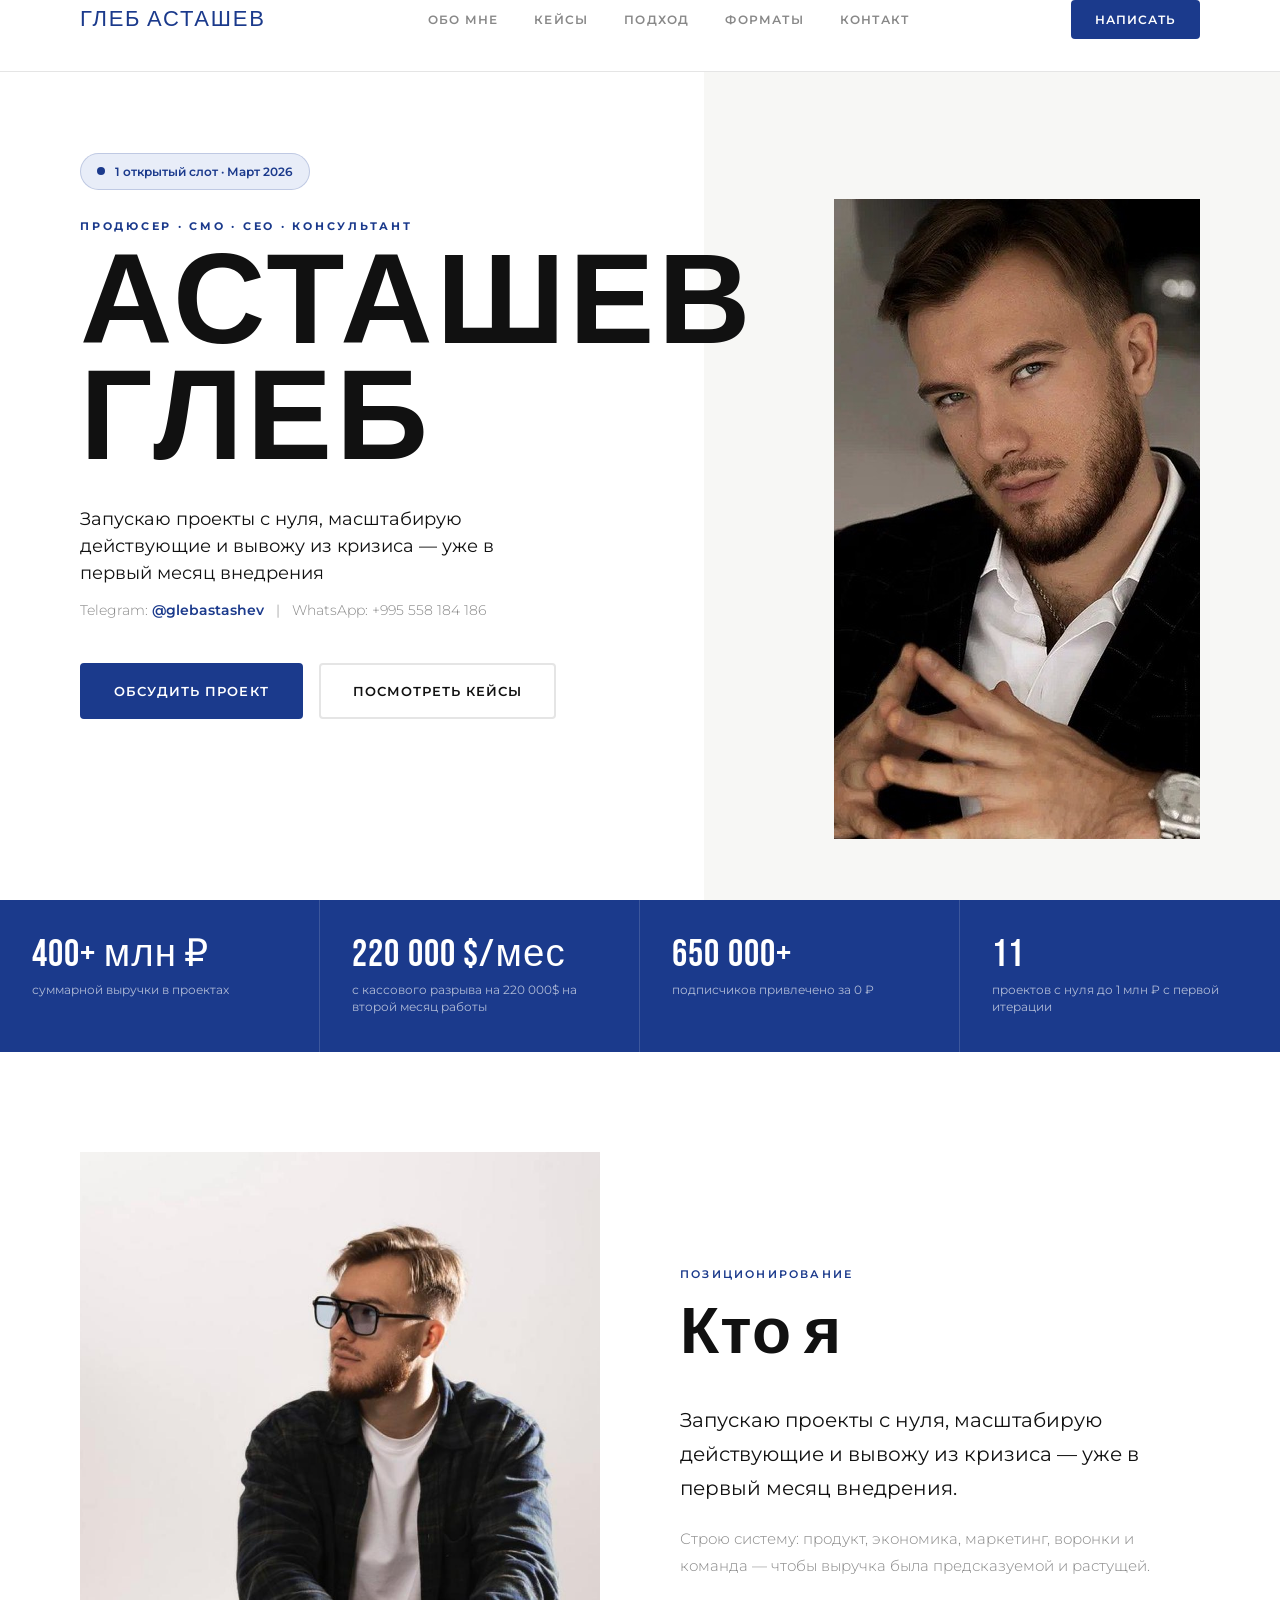
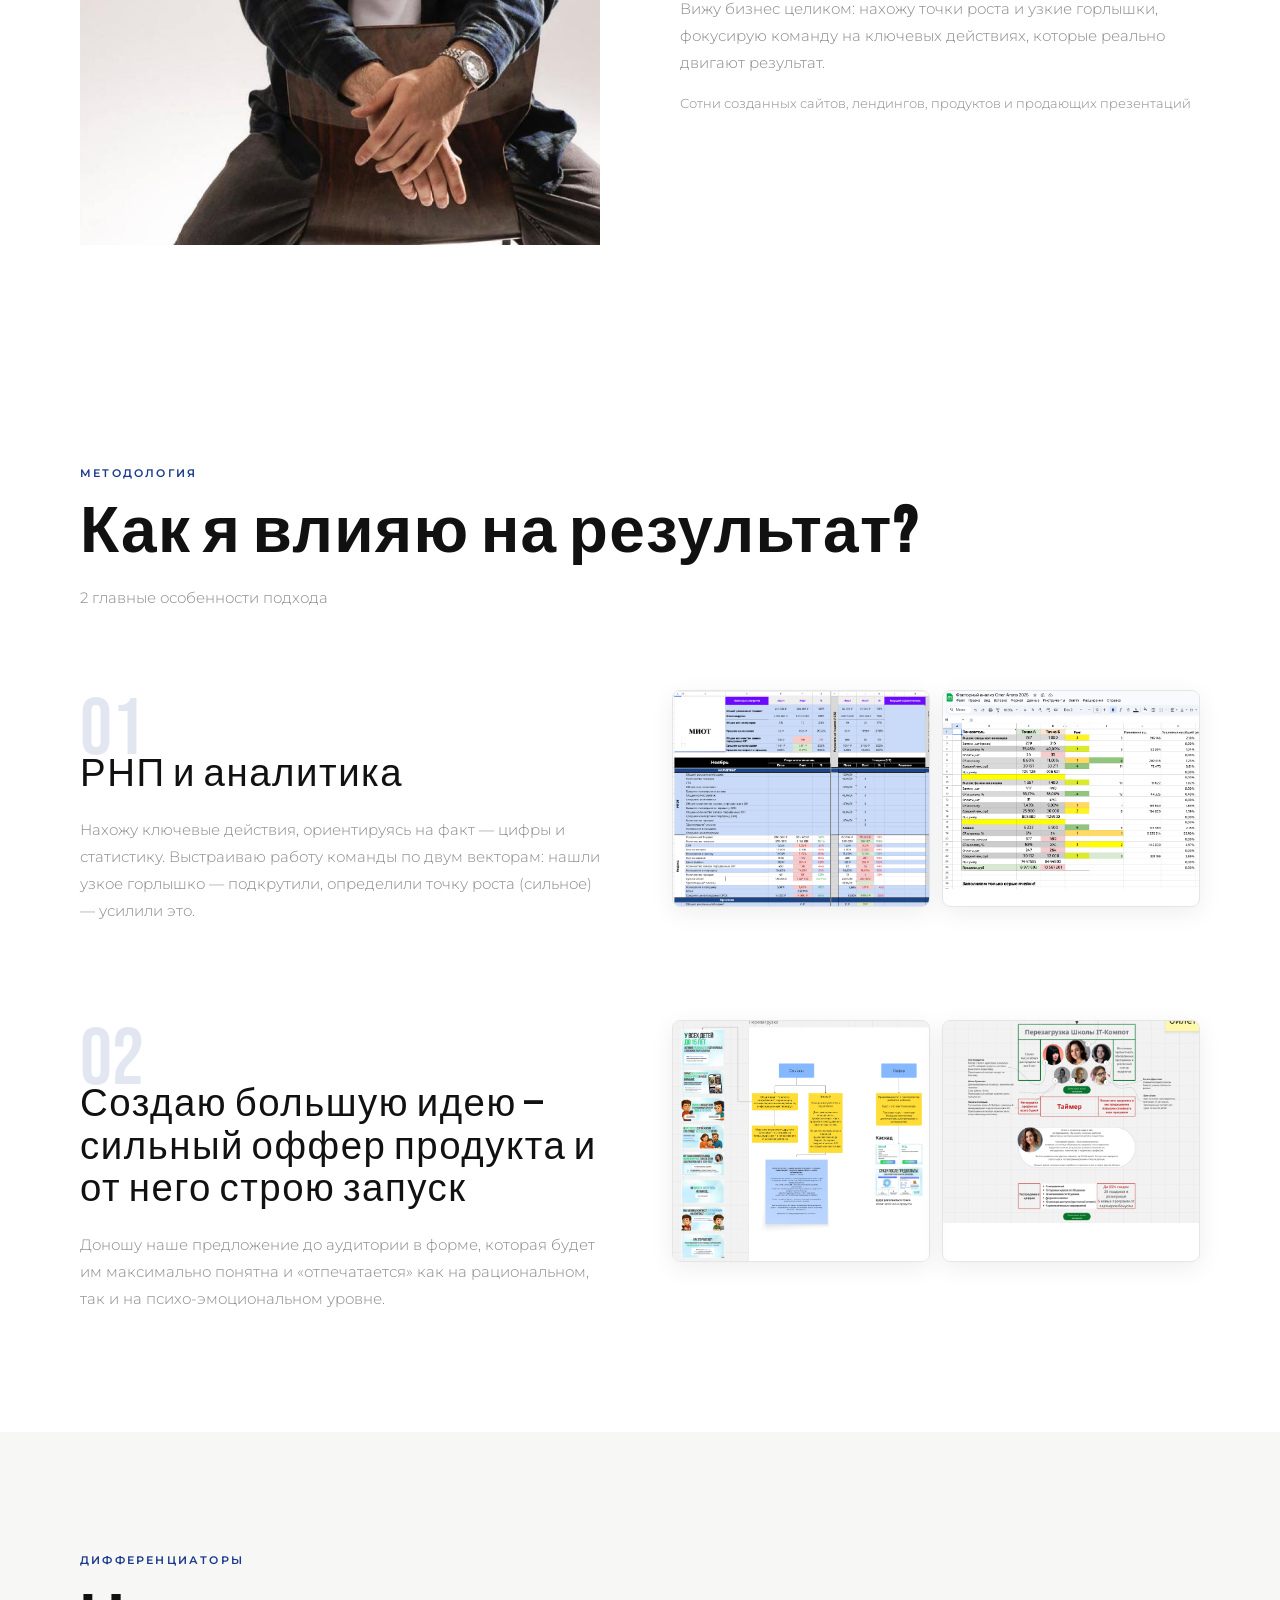
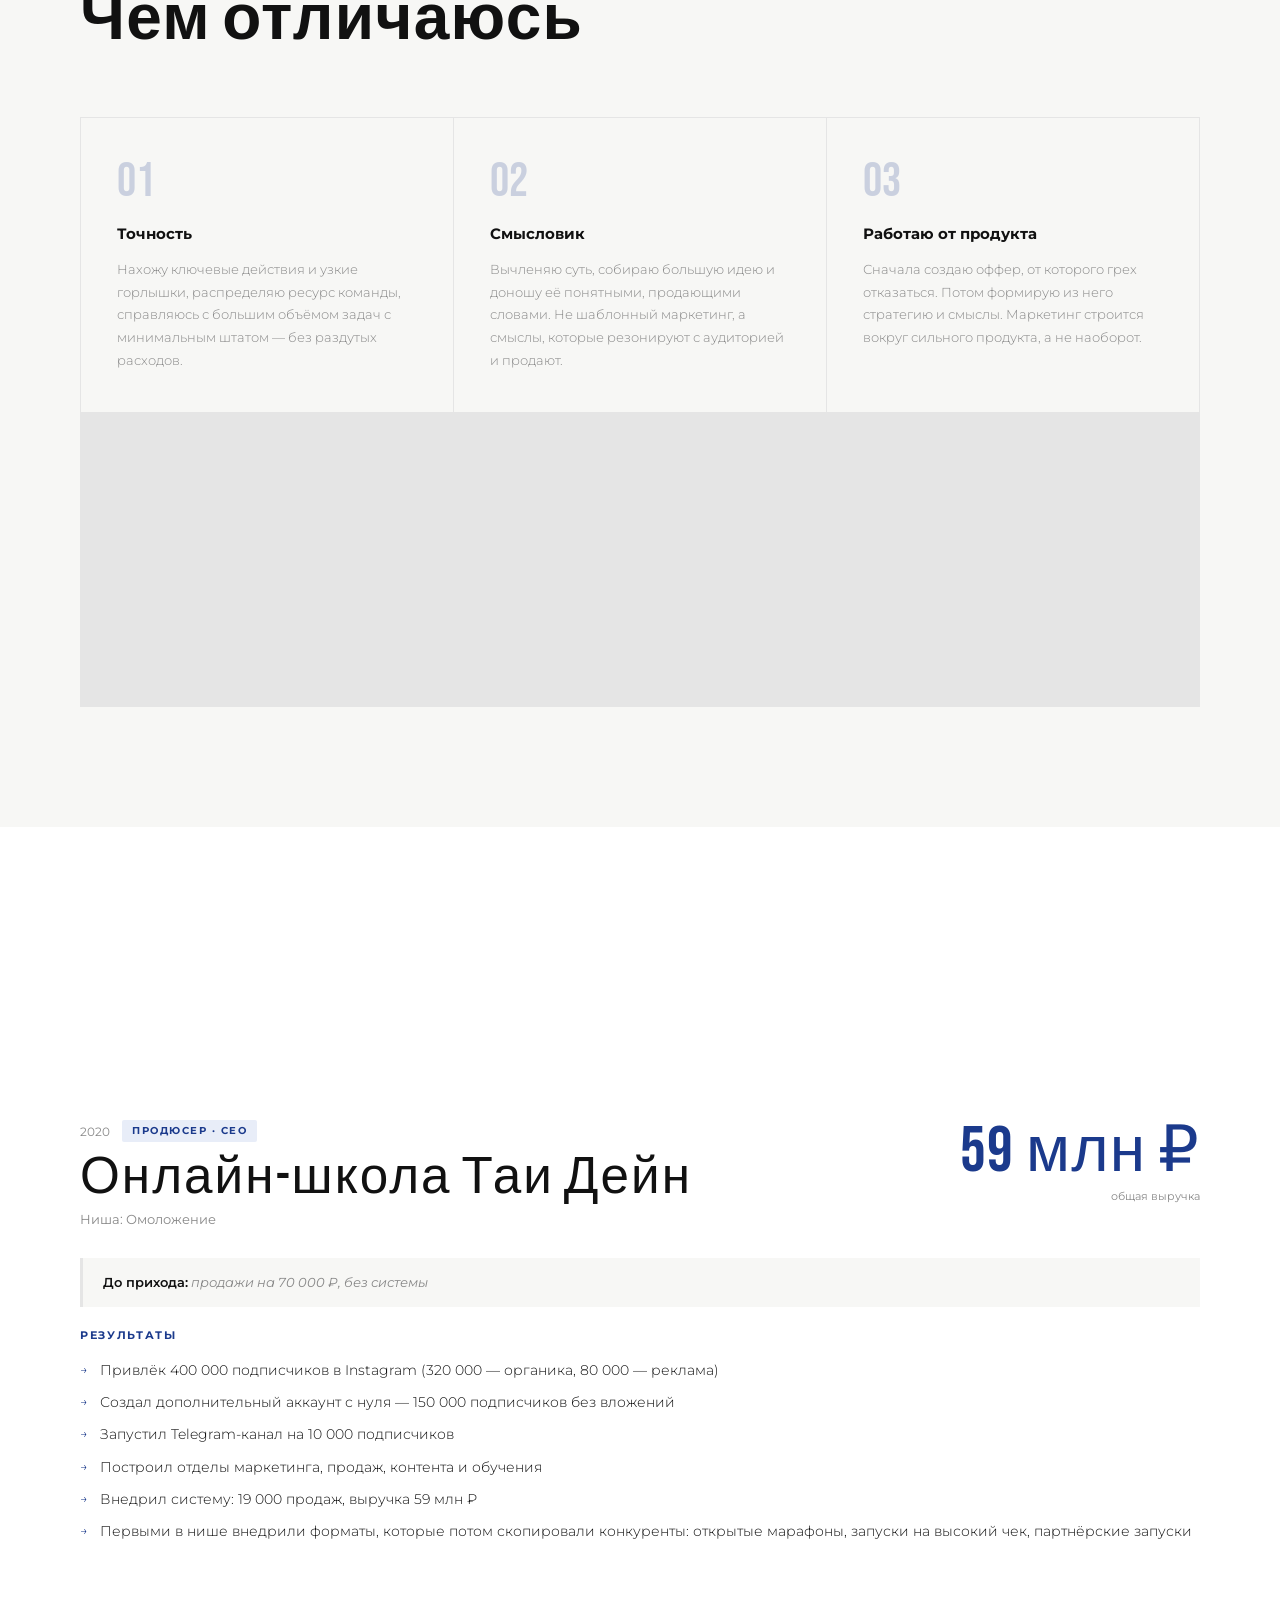
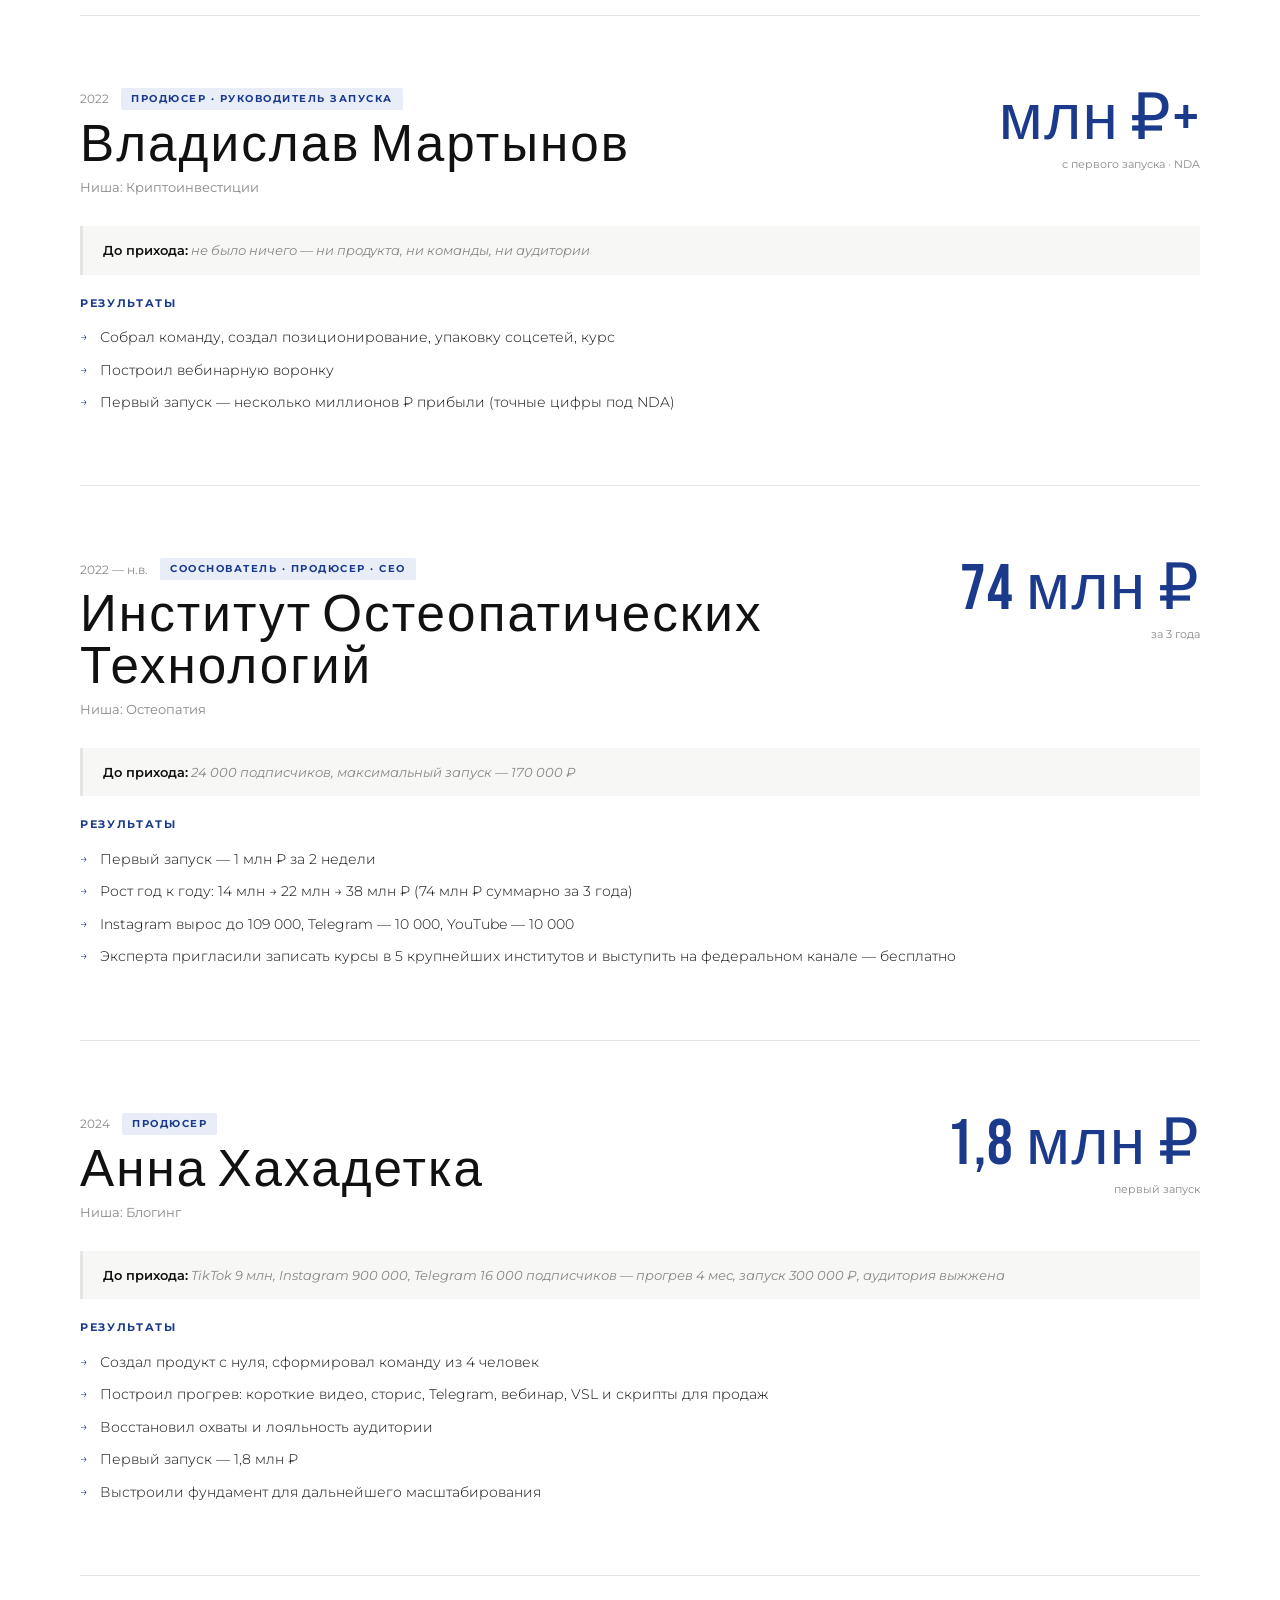
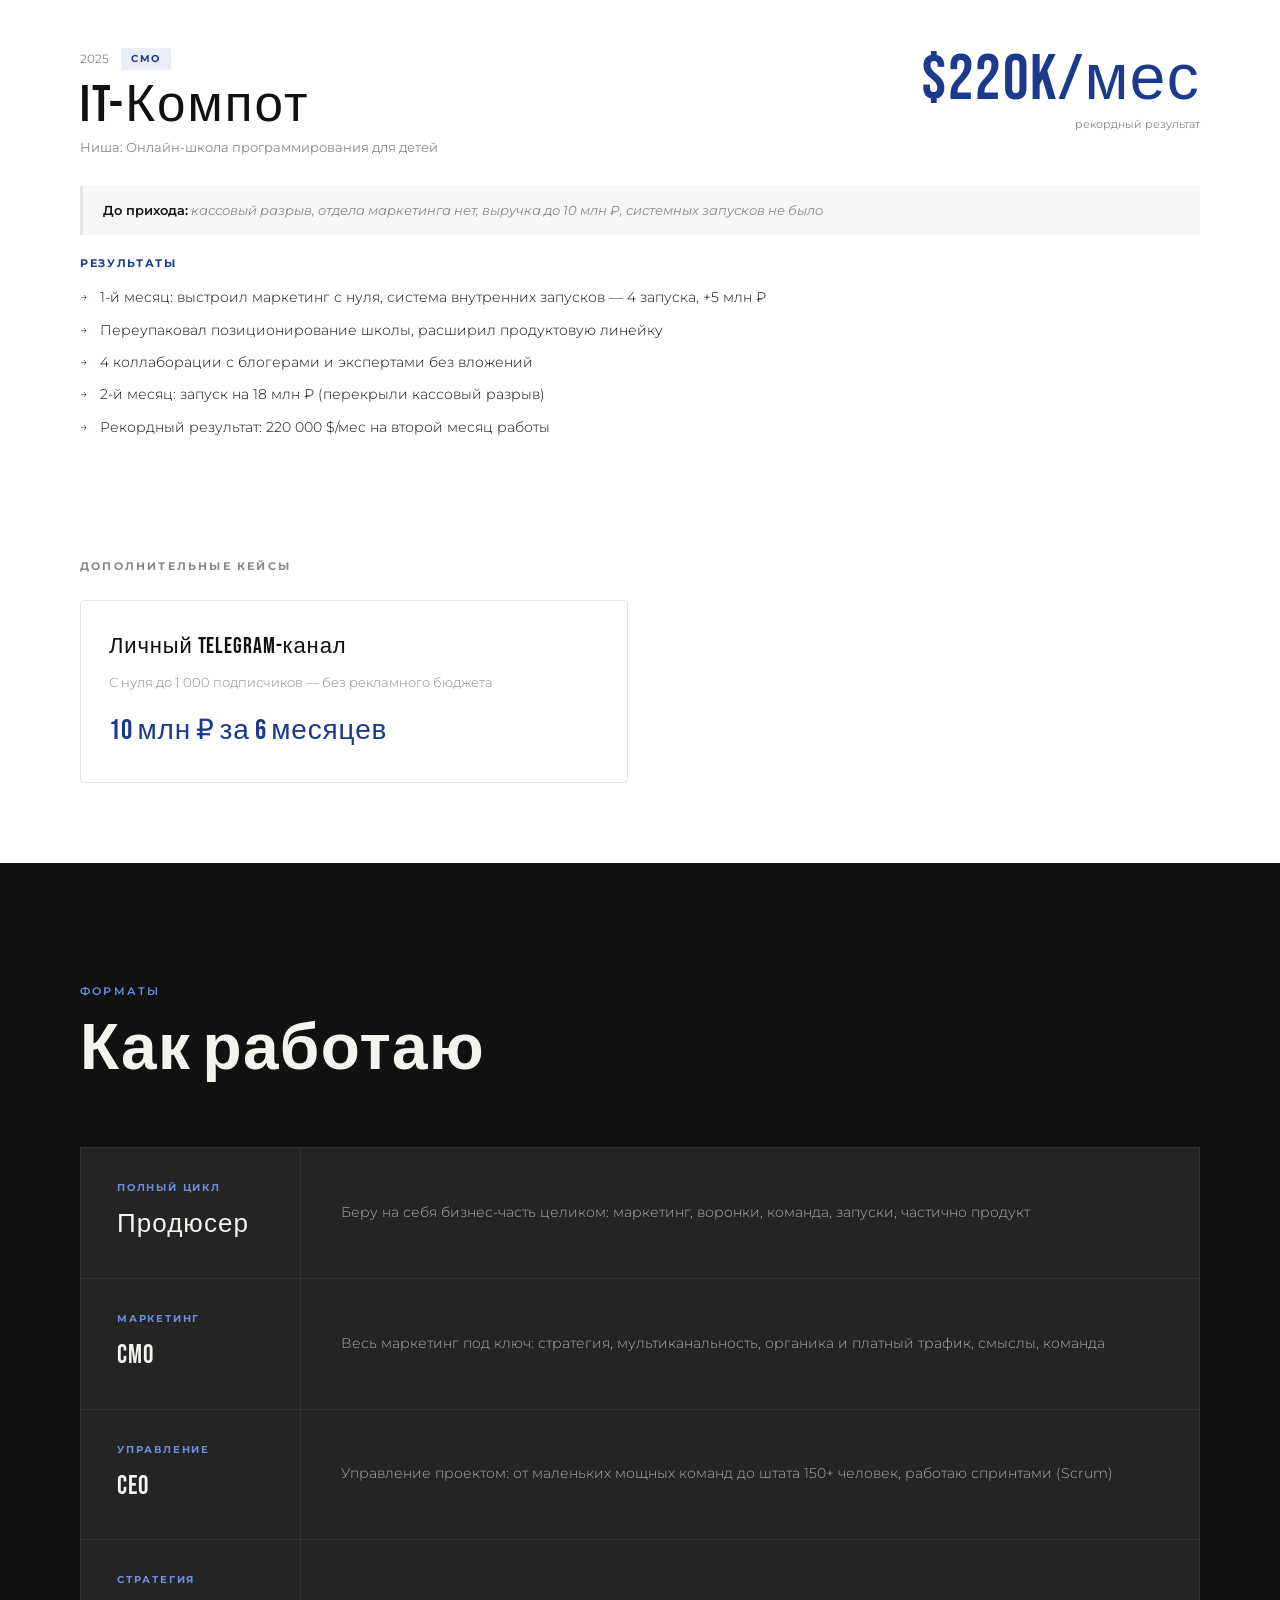
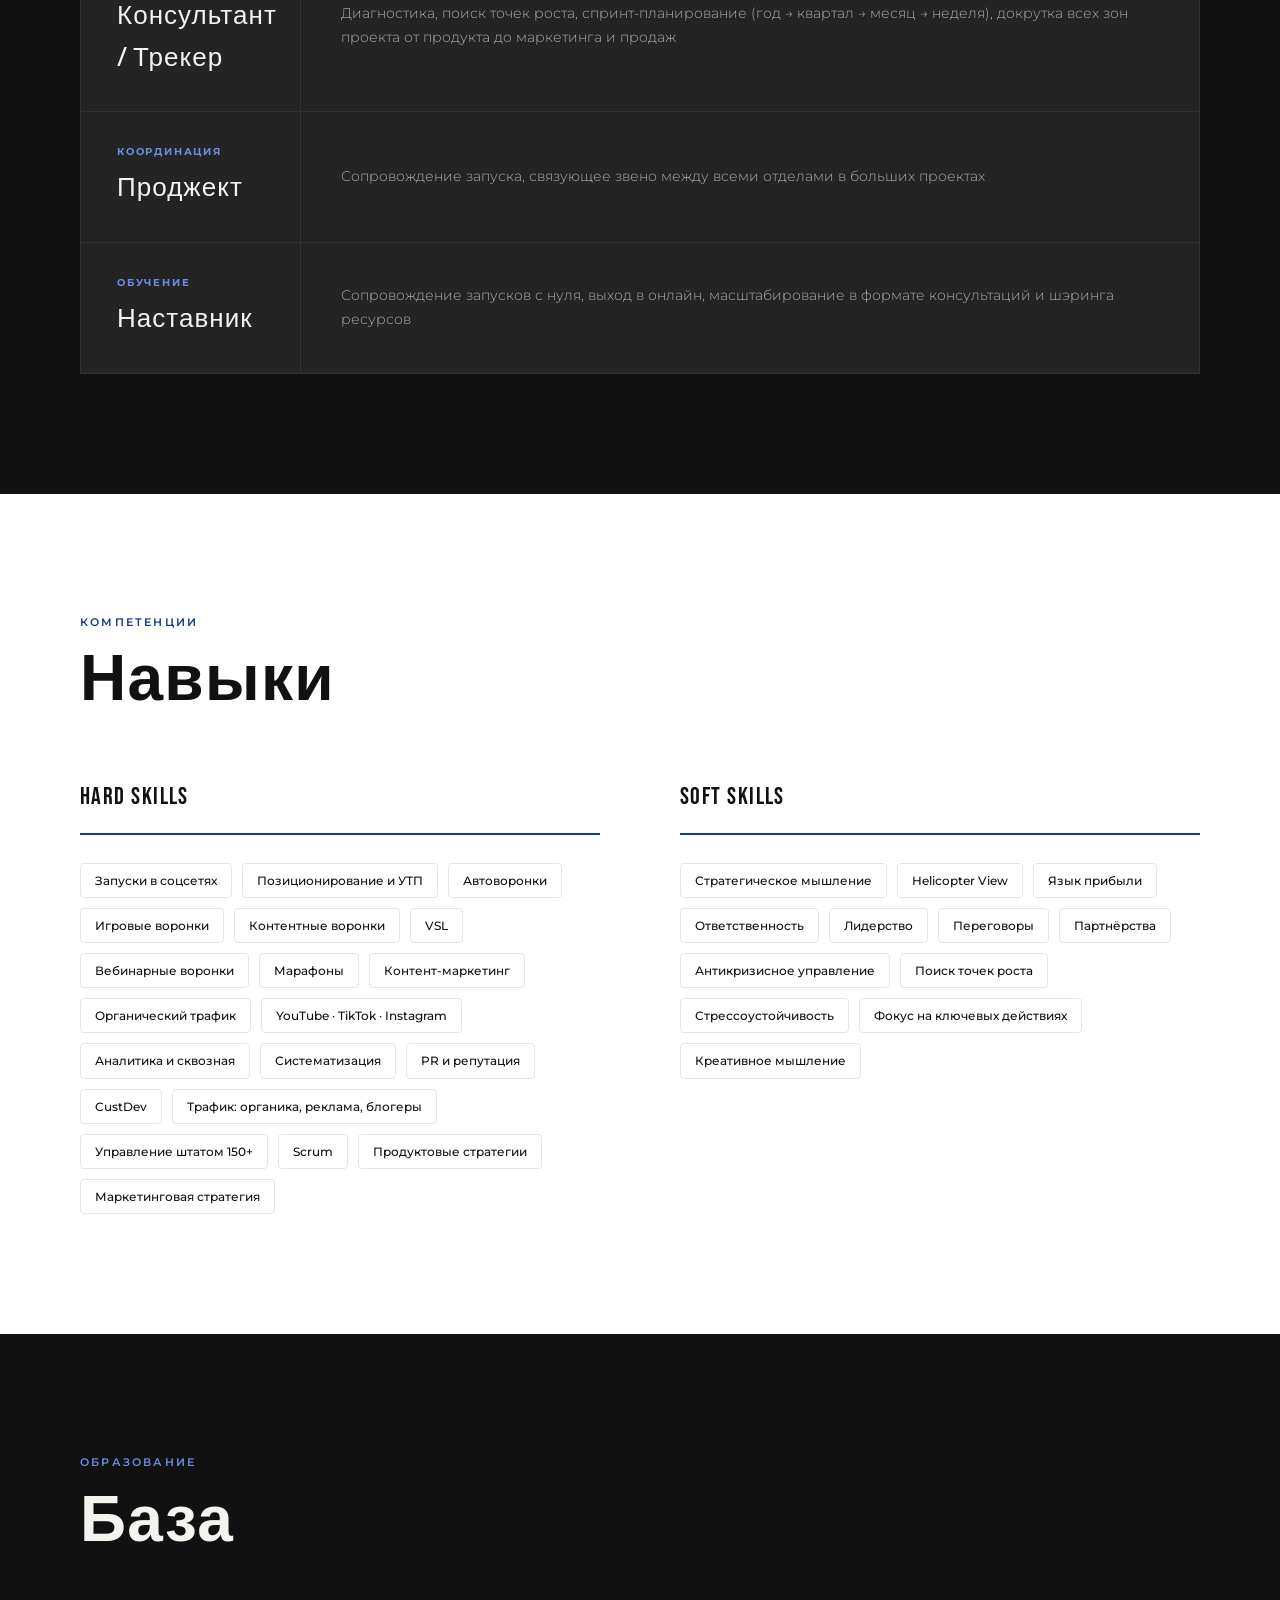
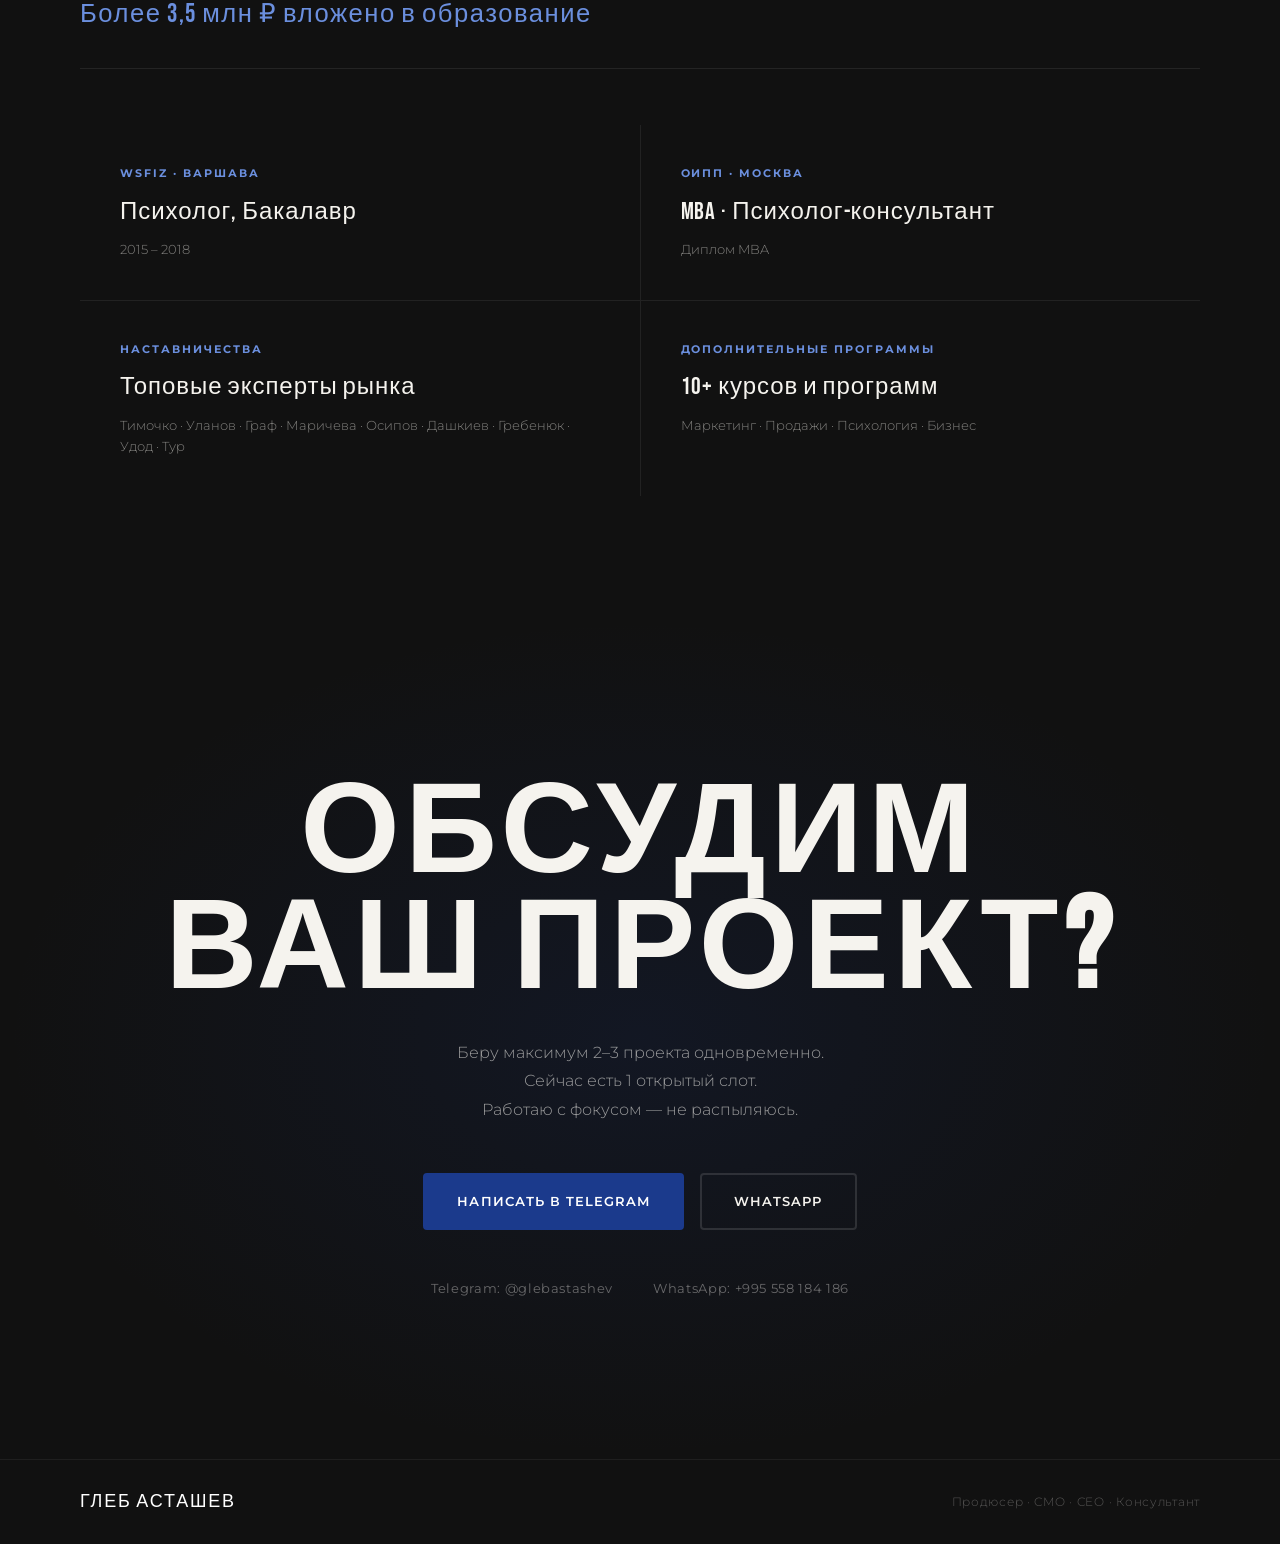
==== commit 63f5b069: "Mobile fix: screenshots after text, 2-col layout on mobile" ====
--- a/index.html
+++ b/index.html
@@ -812,17 +812,23 @@
     @media (max-width: 1024px) {
       .approach__block {
         grid-template-columns: 1fr;
-        gap: 40px;
-      }
-
-      .approach__screenshots {
-        order: -1;
-      }
+        gap: 28px;
+      }
+
+      /* screenshots come AFTER text — natural HTML order, no reordering */
     }
 
     @media (max-width: 480px) {
       .approach__screenshots {
-        grid-template-columns: 1fr;
+        /* keep 2 columns side by side — do NOT stack */
+        grid-template-columns: 1fr 1fr;
+        gap: 8px;
+      }
+
+      .approach__screenshot img {
+        max-height: 140px;
+        object-fit: cover;
+        object-position: top;
       }
     }
   </style>
--- a/style.css
+++ b/style.css
@@ -7,19 +7,19 @@
 
 /* ─── CSS VARIABLES ─── */
 :root {
-  --bg:          #FFFFFF;
-  --bg-alt:      #F7F7F5;
-  --bg-dark:     #111111;
-  --text:        #111111;
-  --text-light:  #888888;
-  --text-inv:    #F5F3EE;
-  --accent:      #1B3A8C;
+  --bg: #FFFFFF;
+  --bg-alt: #F7F7F5;
+  --bg-dark: #111111;
+  --text: #111111;
+  --text-light: #888888;
+  --text-inv: #F5F3EE;
+  --accent: #1B3A8C;
   --accent-soft: #E8EDF8;
-  --border:      #E5E5E5;
-  --border-dark: rgba(255,255,255,0.12);
+  --border: #E5E5E5;
+  --border-dark: rgba(255, 255, 255, 0.12);
 
   --font-display: 'Bebas Neue', sans-serif;
-  --font-body:    'Montserrat', sans-serif;
+  --font-body: 'Montserrat', sans-serif;
 
   --nav-h: 72px;
   --radius: 4px;
@@ -27,8 +27,19 @@
 }
 
 /* ─── RESET ─── */
-*, *::before, *::after { margin: 0; padding: 0; box-sizing: border-box; }
-html { scroll-behavior: smooth; font-size: 16px; }
+*,
+*::before,
+*::after {
+  margin: 0;
+  padding: 0;
+  box-sizing: border-box;
+}
+
+html {
+  scroll-behavior: smooth;
+  font-size: 16px;
+}
+
 body {
   font-family: var(--font-body);
   background: var(--bg);
@@ -36,9 +47,20 @@
   line-height: 1.6;
   -webkit-font-smoothing: antialiased;
 }
-img { display: block; max-width: 100%; }
-a { text-decoration: none; color: inherit; }
-ul { list-style: none; }
+
+img {
+  display: block;
+  max-width: 100%;
+}
+
+a {
+  text-decoration: none;
+  color: inherit;
+}
+
+ul {
+  list-style: none;
+}
 
 /* ─── UTILITY ─── */
 .container {
@@ -47,6 +69,7 @@
   margin: 0 auto;
   padding: 0 40px;
 }
+
 .section-label {
   font-family: var(--font-body);
   font-size: 11px;
@@ -56,6 +79,7 @@
   color: var(--accent);
   margin-bottom: 16px;
 }
+
 .section-title {
   font-family: var(--font-display);
   font-size: clamp(36px, 5vw, 64px);
@@ -63,6 +87,7 @@
   letter-spacing: 0.02em;
   color: var(--text);
 }
+
 .divider {
   width: 100%;
   height: 1px;
@@ -75,16 +100,35 @@
   transform: translateY(24px);
   transition: opacity 0.65s var(--transition), transform 0.65s var(--transition);
 }
+
 .reveal.visible {
   opacity: 1;
   transform: translateY(0);
 }
-.reveal-delay-1 { transition-delay: 0.1s; }
-.reveal-delay-2 { transition-delay: 0.2s; }
-.reveal-delay-3 { transition-delay: 0.3s; }
-.reveal-delay-4 { transition-delay: 0.4s; }
-.reveal-delay-5 { transition-delay: 0.5s; }
-.reveal-delay-6 { transition-delay: 0.6s; }
+
+.reveal-delay-1 {
+  transition-delay: 0.1s;
+}
+
+.reveal-delay-2 {
+  transition-delay: 0.2s;
+}
+
+.reveal-delay-3 {
+  transition-delay: 0.3s;
+}
+
+.reveal-delay-4 {
+  transition-delay: 0.4s;
+}
+
+.reveal-delay-5 {
+  transition-delay: 0.5s;
+}
+
+.reveal-delay-6 {
+  transition-delay: 0.6s;
+}
 
 /* ─── BUTTONS ─── */
 .btn {
@@ -103,32 +147,38 @@
   border: 2px solid transparent;
   white-space: nowrap;
 }
+
 .btn-primary {
   background: var(--accent);
   color: #fff;
   border-color: var(--accent);
 }
+
 .btn-primary:hover {
   background: #142d6e;
   border-color: #142d6e;
   transform: translateY(-2px);
-  box-shadow: 0 12px 32px rgba(27,58,140,0.25);
-}
+  box-shadow: 0 12px 32px rgba(27, 58, 140, 0.25);
+}
+
 .btn-outline {
   background: transparent;
   color: var(--text);
   border-color: var(--border);
 }
+
 .btn-outline:hover {
   border-color: var(--accent);
   color: var(--accent);
   transform: translateY(-2px);
 }
+
 .btn-outline-inv {
   background: transparent;
   color: var(--text-inv);
   border-color: var(--border-dark);
 }
+
 .btn-outline-inv:hover {
   border-color: #fff;
   color: #fff;
@@ -138,24 +188,29 @@
 /* ─── NAV ─── */
 .nav {
   position: fixed;
-  top: 0; left: 0; right: 0;
+  top: 0;
+  left: 0;
+  right: 0;
   z-index: 1000;
   height: var(--nav-h);
-  background: rgba(255,255,255,0.92);
+  background: rgba(255, 255, 255, 0.92);
   backdrop-filter: blur(20px);
   -webkit-backdrop-filter: blur(20px);
   border-bottom: 1px solid var(--border);
   transition: box-shadow 0.3s;
 }
+
 .nav.scrolled {
-  box-shadow: 0 4px 24px rgba(0,0,0,0.08);
-}
+  box-shadow: 0 4px 24px rgba(0, 0, 0, 0.08);
+}
+
 .nav__inner {
   display: flex;
   align-items: center;
   justify-content: space-between;
   height: 100%;
 }
+
 .nav__logo {
   font-family: var(--font-display);
   font-size: 22px;
@@ -163,12 +218,17 @@
   color: var(--accent);
   transition: opacity 0.2s;
 }
-.nav__logo:hover { opacity: 0.75; }
+
+.nav__logo:hover {
+  opacity: 0.75;
+}
+
 .nav__links {
   display: flex;
   align-items: center;
   gap: 36px;
 }
+
 .nav__links a {
   font-size: 12px;
   font-weight: 600;
@@ -177,7 +237,11 @@
   color: var(--text-light);
   transition: color 0.2s;
 }
-.nav__links a:hover { color: var(--accent); }
+
+.nav__links a:hover {
+  color: var(--accent);
+}
+
 .nav__cta {
   font-size: 12px;
   font-weight: 600;
@@ -189,6 +253,7 @@
   border-radius: var(--radius);
   transition: all 0.2s;
 }
+
 .nav__cta:hover {
   background: #142d6e;
   transform: translateY(-1px);
@@ -204,6 +269,7 @@
   background: none;
   border: none;
 }
+
 .nav__burger span {
   display: block;
   width: 24px;
@@ -212,22 +278,36 @@
   transition: all 0.3s;
   transform-origin: center;
 }
-.nav__burger.open span:nth-child(1) { transform: translateY(7px) rotate(45deg); }
-.nav__burger.open span:nth-child(2) { opacity: 0; }
-.nav__burger.open span:nth-child(3) { transform: translateY(-7px) rotate(-45deg); }
+
+.nav__burger.open span:nth-child(1) {
+  transform: translateY(7px) rotate(45deg);
+}
+
+.nav__burger.open span:nth-child(2) {
+  opacity: 0;
+}
+
+.nav__burger.open span:nth-child(3) {
+  transform: translateY(-7px) rotate(-45deg);
+}
 
 .nav__dropdown {
   display: none;
   position: absolute;
   top: var(--nav-h);
-  left: 0; right: 0;
+  left: 0;
+  right: 0;
   background: #fff;
   border-bottom: 1px solid var(--border);
   padding: 20px 24px;
   flex-direction: column;
   gap: 0;
 }
-.nav__dropdown.open { display: flex; }
+
+.nav__dropdown.open {
+  display: flex;
+}
+
 .nav__dropdown a {
   font-size: 14px;
   font-weight: 600;
@@ -238,28 +318,39 @@
   border-bottom: 1px solid var(--border);
   transition: color 0.2s;
 }
-.nav__dropdown a:last-child { border-bottom: none; }
-.nav__dropdown a:hover { color: var(--accent); }
+
+.nav__dropdown a:last-child {
+  border-bottom: none;
+}
+
+.nav__dropdown a:hover {
+  color: var(--accent);
+}
 
 /* ─── HERO ─── */
 .hero {
   min-height: 100vh;
   padding-top: var(--nav-h);
+  padding-bottom: 40px;
   display: flex;
   align-items: center;
+  justify-content: center;
   background: var(--bg);
   overflow: hidden;
   position: relative;
 }
+
 .hero::after {
   content: '';
   position: absolute;
-  top: 0; right: 0;
+  top: 0;
+  right: 0;
   width: 45%;
   height: 100%;
   background: var(--bg-alt);
   z-index: 0;
 }
+
 .hero__inner {
   display: grid;
   grid-template-columns: 1fr 1fr;
@@ -269,13 +360,17 @@
   z-index: 1;
   width: 100%;
 }
-.hero__content { padding: 60px 0; }
+
+.hero__content {
+  padding: 60px 0;
+}
+
 .hero__badge {
   display: inline-flex;
   align-items: center;
   gap: 10px;
   background: var(--accent-soft);
-  border: 1px solid rgba(27,58,140,0.2);
+  border: 1px solid rgba(27, 58, 140, 0.2);
   padding: 8px 16px;
   border-radius: 40px;
   font-size: 12px;
@@ -283,16 +378,31 @@
   color: var(--accent);
   margin-bottom: 28px;
 }
+
 .hero__badge-dot {
-  width: 8px; height: 8px;
+  width: 8px;
+  height: 8px;
   border-radius: 50%;
   background: #1B3A8C;
   animation: pulse 2s infinite;
 }
+
 @keyframes pulse {
-  0%, 100% { opacity: 1; transform: scale(1); box-shadow: 0 0 0 0 rgba(27,58,140,0.4); }
-  50% { opacity: 0.8; transform: scale(0.95); box-shadow: 0 0 0 8px rgba(27,58,140,0); }
-}
+
+  0%,
+  100% {
+    opacity: 1;
+    transform: scale(1);
+    box-shadow: 0 0 0 0 rgba(27, 58, 140, 0.4);
+  }
+
+  50% {
+    opacity: 0.8;
+    transform: scale(0.95);
+    box-shadow: 0 0 0 8px rgba(27, 58, 140, 0);
+  }
+}
+
 .hero__role {
   font-size: 11px;
   font-weight: 700;
@@ -301,6 +411,7 @@
   color: var(--accent);
   margin-bottom: 12px;
 }
+
 .hero__name {
   font-family: var(--font-display);
   font-size: clamp(72px, 10vw, 130px);
@@ -309,6 +420,7 @@
   color: var(--text);
   margin-bottom: 28px;
 }
+
 .hero__subtitle {
   font-size: 18px;
   font-weight: 400;
@@ -317,6 +429,7 @@
   margin-bottom: 12px;
   max-width: 480px;
 }
+
 .hero__sub-text {
   font-size: 14px;
   font-weight: 300;
@@ -325,28 +438,45 @@
   max-width: 440px;
   margin-bottom: 40px;
 }
+
 .hero__buttons {
   display: flex;
   gap: 16px;
   flex-wrap: wrap;
   margin-bottom: 60px;
 }
+
 .hero__stats {
   display: grid;
   grid-template-columns: repeat(2, 1fr);
   gap: 0;
   border: 1px solid var(--border);
 }
+
 .hero__stat {
   padding: 24px 20px;
   border-right: 1px solid var(--border);
   border-bottom: 1px solid var(--border);
   transition: background 0.2s;
 }
-.hero__stat:nth-child(2) { border-right: none; }
-.hero__stat:nth-child(3) { border-bottom: none; }
-.hero__stat:nth-child(4) { border-right: none; border-bottom: none; }
-.hero__stat:hover { background: var(--bg-alt); }
+
+.hero__stat:nth-child(2) {
+  border-right: none;
+}
+
+.hero__stat:nth-child(3) {
+  border-bottom: none;
+}
+
+.hero__stat:nth-child(4) {
+  border-right: none;
+  border-bottom: none;
+}
+
+.hero__stat:hover {
+  background: var(--bg-alt);
+}
+
 .hero__stat-num {
   font-family: var(--font-display);
   font-size: clamp(24px, 3vw, 34px);
@@ -355,12 +485,14 @@
   line-height: 1;
   margin-bottom: 6px;
 }
+
 .hero__stat-label {
   font-size: 12px;
   font-weight: 400;
   color: var(--text-light);
   line-height: 1.4;
 }
+
 .hero__photo-wrap {
   position: relative;
   height: 100%;
@@ -368,6 +500,7 @@
   display: flex;
   align-items: flex-end;
 }
+
 .hero__photo {
   width: 100%;
   height: 640px;
@@ -382,24 +515,32 @@
   padding: 120px 0;
   background: var(--bg);
 }
+
 .about__inner {
   display: grid;
   grid-template-columns: 1fr 1fr;
   gap: 80px;
   align-items: start;
 }
-.about__left { }
+
+.about__left {}
+
 .about__photo-wrap {
   position: relative;
   margin-bottom: 40px;
 }
+
 .about__photo {
   width: 100%;
   aspect-ratio: 4/5;
   object-fit: cover;
   object-position: top;
 }
-.about__text { margin-top: 8px; }
+
+.about__text {
+  margin-top: 8px;
+}
+
 .about__text p {
   font-size: 15px;
   font-weight: 300;
@@ -407,9 +548,19 @@
   color: var(--text);
   margin-bottom: 20px;
 }
-.about__text p:last-child { margin-bottom: 0; }
-.about__text strong { font-weight: 600; }
-.about__right { padding-top: 8px; }
+
+.about__text p:last-child {
+  margin-bottom: 0;
+}
+
+.about__text strong {
+  font-weight: 600;
+}
+
+.about__right {
+  padding-top: 8px;
+}
+
 .about__diff-title {
   font-family: var(--font-display);
   font-size: 36px;
@@ -417,11 +568,16 @@
   color: var(--text);
   margin-bottom: 40px;
 }
+
 .diff-item {
   padding: 28px 0;
   border-bottom: 1px solid var(--border);
 }
-.diff-item:first-of-type { border-top: 1px solid var(--border); }
+
+.diff-item:first-of-type {
+  border-top: 1px solid var(--border);
+}
+
 .diff-item__num {
   font-family: var(--font-display);
   font-size: 13px;
@@ -429,12 +585,14 @@
   color: var(--accent);
   margin-bottom: 6px;
 }
+
 .diff-item__title {
   font-size: 15px;
   font-weight: 700;
   color: var(--text);
   margin-bottom: 6px;
 }
+
 .diff-item__text {
   font-size: 14px;
   font-weight: 300;
@@ -448,22 +606,37 @@
   background: var(--bg-dark);
   color: var(--text-inv);
 }
-.formats .section-title { color: var(--text-inv); }
-.formats .section-label { color: #6B8FDE; }
-.formats__header { margin-bottom: 64px; }
+
+.formats .section-title {
+  color: var(--text-inv);
+}
+
+.formats .section-label {
+  color: #6B8FDE;
+}
+
+.formats__header {
+  margin-bottom: 64px;
+}
+
 .formats__grid {
   display: grid;
   grid-template-columns: repeat(3, 1fr);
   gap: 1px;
-  background: rgba(255,255,255,0.08);
-  border: 1px solid rgba(255,255,255,0.08);
-}
+  background: rgba(255, 255, 255, 0.08);
+  border: 1px solid rgba(255, 255, 255, 0.08);
+}
+
 .format-card {
   background: var(--bg-dark);
   padding: 40px;
   transition: background 0.3s;
 }
-.format-card:hover { background: #1A1A1A; }
+
+.format-card:hover {
+  background: #1A1A1A;
+}
+
 .format-card__type {
   font-size: 10px;
   font-weight: 700;
@@ -472,6 +645,7 @@
   color: #6B8FDE;
   margin-bottom: 12px;
 }
+
 .format-card__title {
   font-family: var(--font-display);
   font-size: 32px;
@@ -479,26 +653,30 @@
   color: var(--text-inv);
   margin-bottom: 16px;
 }
+
 .format-card__desc {
   font-size: 13px;
   font-weight: 300;
   line-height: 1.7;
-  color: rgba(245,243,238,0.65);
+  color: rgba(245, 243, 238, 0.65);
   margin-bottom: 24px;
 }
+
 .format-card__list {
   display: flex;
   flex-direction: column;
   gap: 8px;
 }
+
 .format-card__list li {
   font-size: 13px;
   font-weight: 400;
-  color: rgba(245,243,238,0.5);
+  color: rgba(245, 243, 238, 0.5);
   padding-left: 16px;
   position: relative;
   line-height: 1.5;
 }
+
 .format-card__list li::before {
   content: '—';
   position: absolute;
@@ -512,7 +690,11 @@
   padding: 120px 0;
   background: var(--bg);
 }
-.cases__header { margin-bottom: 64px; }
+
+.cases__header {
+  margin-bottom: 64px;
+}
+
 .case-item {
   display: grid;
   grid-template-columns: 1fr auto;
@@ -523,19 +705,31 @@
   transition: background 0.2s;
   cursor: default;
 }
-.case-item:first-of-type { border-top: 1px solid var(--border); }
-.case-item:hover { background: var(--bg-alt); padding-left: 20px; padding-right: 20px; margin: 0 -20px; }
+
+.case-item:first-of-type {
+  border-top: 1px solid var(--border);
+}
+
+.case-item:hover {
+  background: var(--bg-alt);
+  padding-left: 20px;
+  padding-right: 20px;
+  margin: 0 -20px;
+}
+
 .case-item__meta {
   display: flex;
   align-items: center;
   gap: 16px;
   margin-bottom: 10px;
 }
+
 .case-item__year {
   font-size: 12px;
   font-weight: 400;
   color: var(--text-light);
 }
+
 .case-item__role {
   font-size: 11px;
   font-weight: 700;
@@ -546,6 +740,7 @@
   padding: 3px 10px;
   border-radius: 2px;
 }
+
 .case-item__title {
   font-family: var(--font-display);
   font-size: clamp(28px, 3.5vw, 44px);
@@ -554,11 +749,13 @@
   margin-bottom: 8px;
   line-height: 1;
 }
+
 .case-item__niche {
   font-size: 13px;
   color: var(--text-light);
   margin-bottom: 10px;
 }
+
 .case-item__story {
   font-size: 14px;
   font-weight: 300;
@@ -566,10 +763,12 @@
   line-height: 1.6;
   max-width: 640px;
 }
+
 .case-item__result {
   text-align: right;
   flex-shrink: 0;
 }
+
 .case-item__result-num {
   font-family: var(--font-display);
   font-size: clamp(32px, 4vw, 52px);
@@ -578,6 +777,7 @@
   line-height: 1;
   white-space: nowrap;
 }
+
 .case-item__result-label {
   font-size: 11px;
   color: var(--text-light);
@@ -589,7 +789,11 @@
   padding: 120px 0;
   background: var(--bg-alt);
 }
-.approach__header { margin-bottom: 80px; }
+
+.approach__header {
+  margin-bottom: 80px;
+}
+
 .approach__grid {
   display: grid;
   grid-template-columns: repeat(4, 1fr);
@@ -597,12 +801,17 @@
   background: var(--border);
   border: 1px solid var(--border);
 }
+
 .approach-step {
   background: var(--bg-alt);
   padding: 48px 36px;
   transition: background 0.3s;
 }
-.approach-step:hover { background: #EFEFE9; }
+
+.approach-step:hover {
+  background: #EFEFE9;
+}
+
 .approach-step__num {
   font-family: var(--font-display);
   font-size: 80px;
@@ -612,6 +821,7 @@
   margin-bottom: 20px;
   user-select: none;
 }
+
 .approach-step__title {
   font-family: var(--font-display);
   font-size: 26px;
@@ -619,6 +829,7 @@
   color: var(--text);
   margin-bottom: 12px;
 }
+
 .approach-step__text {
   font-size: 14px;
   font-weight: 300;
@@ -631,57 +842,70 @@
   padding: 120px 0;
   background: var(--bg);
 }
-.forwhom__header { margin-bottom: 64px; }
+
+.forwhom__header {
+  margin-bottom: 64px;
+}
+
 .forwhom__grid {
   display: grid;
   grid-template-columns: repeat(3, 1fr);
   gap: 24px;
   margin-bottom: 40px;
 }
+
 .forwhom-card {
   border: 1px solid var(--border);
   padding: 32px 28px;
   border-radius: var(--radius);
   transition: all 0.3s;
 }
+
 .forwhom-card:hover {
   border-color: var(--accent);
   background: var(--accent-soft);
   transform: translateY(-4px);
-  box-shadow: 0 12px 32px rgba(27,58,140,0.08);
-}
+  box-shadow: 0 12px 32px rgba(27, 58, 140, 0.08);
+}
+
 .forwhom-card__icon {
   font-size: 24px;
   margin-bottom: 16px;
 }
+
 .forwhom-card__title {
   font-size: 15px;
   font-weight: 700;
   color: var(--text);
   margin-bottom: 8px;
 }
+
 .forwhom-card__text {
   font-size: 13px;
   font-weight: 300;
   color: var(--text-light);
   line-height: 1.6;
 }
+
 .forwhom__values {
-  border: 1px solid rgba(27,58,140,0.2);
+  border: 1px solid rgba(27, 58, 140, 0.2);
   background: var(--accent-soft);
   padding: 40px 48px;
   border-radius: var(--radius);
   position: relative;
   overflow: hidden;
 }
+
 .forwhom__values::before {
   content: '';
   position: absolute;
-  top: 0; left: 0;
+  top: 0;
+  left: 0;
   width: 4px;
   height: 100%;
   background: var(--accent);
 }
+
 .forwhom__values-label {
   font-size: 10px;
   font-weight: 700;
@@ -690,6 +914,7 @@
   color: var(--accent);
   margin-bottom: 12px;
 }
+
 .forwhom__values-title {
   font-family: var(--font-display);
   font-size: 28px;
@@ -697,6 +922,7 @@
   color: var(--text);
   margin-bottom: 16px;
 }
+
 .forwhom__values-text {
   font-size: 15px;
   font-weight: 300;
@@ -711,8 +937,15 @@
   background: var(--bg-dark);
   color: var(--text-inv);
 }
-.education .section-title { color: var(--text-inv); }
-.education .section-label { color: #6B8FDE; }
+
+.education .section-title {
+  color: var(--text-inv);
+}
+
+.education .section-label {
+  color: #6B8FDE;
+}
+
 .education__highlight {
   font-family: var(--font-display);
   font-size: clamp(20px, 2.5vw, 28px);
@@ -720,20 +953,26 @@
   color: #6B8FDE;
   margin-bottom: 56px;
   padding-bottom: 32px;
-  border-bottom: 1px solid rgba(255,255,255,0.08);
-}
+  border-bottom: 1px solid rgba(255, 255, 255, 0.08);
+}
+
 .education__grid {
   display: grid;
   grid-template-columns: repeat(2, 1fr);
   gap: 1px;
-  background: rgba(255,255,255,0.08);
-}
+  background: rgba(255, 255, 255, 0.08);
+}
+
 .edu-card {
   background: var(--bg-dark);
   padding: 40px;
   transition: background 0.3s;
 }
-.edu-card:hover { background: #1A1A1A; }
+
+.edu-card:hover {
+  background: #1A1A1A;
+}
+
 .edu-card__org {
   font-size: 11px;
   font-weight: 700;
@@ -742,6 +981,7 @@
   color: #6B8FDE;
   margin-bottom: 12px;
 }
+
 .edu-card__title {
   font-family: var(--font-display);
   font-size: 24px;
@@ -749,10 +989,11 @@
   color: var(--text-inv);
   margin-bottom: 8px;
 }
+
 .edu-card__info {
   font-size: 13px;
   font-weight: 300;
-  color: rgba(245,243,238,0.5);
+  color: rgba(245, 243, 238, 0.5);
   line-height: 1.6;
 }
 
@@ -764,13 +1005,19 @@
   position: relative;
   overflow: hidden;
 }
+
 .cta::before {
   content: '';
   position: absolute;
   inset: 0;
-  background: radial-gradient(ellipse at center, rgba(27,58,140,0.15) 0%, transparent 70%);
-}
-.cta__inner { position: relative; z-index: 1; }
+  background: radial-gradient(ellipse at center, rgba(27, 58, 140, 0.15) 0%, transparent 70%);
+}
+
+.cta__inner {
+  position: relative;
+  z-index: 1;
+}
+
 .cta__title {
   font-family: var(--font-display);
   font-size: clamp(64px, 10vw, 140px);
@@ -779,13 +1026,15 @@
   color: var(--text-inv);
   margin-bottom: 32px;
 }
+
 .cta__subtitle {
   font-size: 16px;
   font-weight: 300;
-  color: rgba(245,243,238,0.65);
+  color: rgba(245, 243, 238, 0.65);
   line-height: 1.8;
   margin-bottom: 48px;
 }
+
 .cta__buttons {
   display: flex;
   justify-content: center;
@@ -793,44 +1042,53 @@
   flex-wrap: wrap;
   margin-bottom: 48px;
 }
+
 .cta__contacts {
   display: flex;
   justify-content: center;
   gap: 40px;
   flex-wrap: wrap;
 }
+
 .cta__contact {
   font-size: 13px;
-  color: rgba(245,243,238,0.4);
+  color: rgba(245, 243, 238, 0.4);
   letter-spacing: 0.05em;
 }
+
 .cta__contact a {
-  color: rgba(245,243,238,0.4);
+  color: rgba(245, 243, 238, 0.4);
   transition: color 0.2s;
 }
-.cta__contact a:hover { color: #6B8FDE; }
+
+.cta__contact a:hover {
+  color: #6B8FDE;
+}
 
 /* ─── FOOTER ─── */
 .footer {
   background: var(--bg-dark);
-  border-top: 1px solid rgba(255,255,255,0.06);
+  border-top: 1px solid rgba(255, 255, 255, 0.06);
   padding: 28px 0;
 }
+
 .footer__inner {
   display: flex;
   align-items: center;
   justify-content: space-between;
 }
+
 .footer__logo {
   font-family: var(--font-display);
   font-size: 20px;
   letter-spacing: 0.1em;
   color: #fff;
 }
+
 .footer__roles {
   font-size: 12px;
   font-weight: 300;
-  color: rgba(245,243,238,0.35);
+  color: rgba(245, 243, 238, 0.35);
   letter-spacing: 0.06em;
 }
 
@@ -840,73 +1098,185 @@
 
 /* TABLET */
 @media (max-width: 1024px) {
-  .container { padding: 0 28px; }
-  .hero__inner { gap: 48px; }
-  .about__inner { gap: 48px; }
-  .formats__grid { grid-template-columns: repeat(2, 1fr); }
-  .approach__grid { grid-template-columns: repeat(2, 1fr); }
-  .forwhom__grid { grid-template-columns: repeat(2, 1fr); }
+  .container {
+    padding: 0 28px;
+  }
+
+  .hero__inner {
+    gap: 48px;
+  }
+
+  .about__inner {
+    gap: 48px;
+  }
+
+  .formats__grid {
+    grid-template-columns: repeat(2, 1fr);
+  }
+
+  .approach__grid {
+    grid-template-columns: repeat(2, 1fr);
+  }
+
+  .forwhom__grid {
+    grid-template-columns: repeat(2, 1fr);
+  }
 }
 
 /* MOBILE */
 @media (max-width: 768px) {
-  .container { padding: 0 20px; }
+  .container {
+    padding: 0 20px;
+  }
 
   /* Nav */
-  .nav__links, .nav__cta { display: none; }
-  .nav__burger { display: flex; }
+  .nav__links,
+  .nav__cta {
+    display: none;
+  }
+
+  .nav__burger {
+    display: flex;
+  }
 
   /* Hero */
-  .hero::after { display: none; }
-  .hero__inner { grid-template-columns: 1fr; gap: 0; }
-  .hero__photo-wrap { min-height: 320px; order: -1; }
-  .hero__photo { height: 320px; }
-  .hero__content { padding: 40px 0; }
-  .hero__name { font-size: 72px; }
-  .hero__stats { grid-template-columns: repeat(2, 1fr); }
+  .hero::after {
+    display: none;
+  }
+
+  .hero__inner {
+    grid-template-columns: 1fr;
+    gap: 0;
+  }
+
+  .hero__photo-wrap {
+    min-height: 320px;
+    order: -1;
+  }
+
+  .hero__photo {
+    height: 320px;
+  }
+
+  .hero__content {
+    padding: 40px 0;
+  }
+
+  .hero__name {
+    font-size: 72px;
+  }
+
+  .hero__stats {
+    grid-template-columns: repeat(2, 1fr);
+  }
 
   /* About */
-  .about { padding: 80px 0; }
-  .about__inner { grid-template-columns: 1fr; gap: 40px; }
-  .about__photo { aspect-ratio: 3/2; }
+  .about {
+    padding: 80px 0;
+  }
+
+  .about__inner {
+    grid-template-columns: 1fr;
+    gap: 40px;
+  }
+
+  .about__photo {
+    aspect-ratio: 3/2;
+  }
 
   /* Formats */
-  .formats { padding: 80px 0; }
-  .formats__grid { grid-template-columns: 1fr; }
+  .formats {
+    padding: 80px 0;
+  }
+
+  .formats__grid {
+    grid-template-columns: 1fr;
+  }
 
   /* Cases */
-  .cases { padding: 80px 0; }
+  .cases {
+    padding: 80px 0;
+  }
+
   .case-item {
     grid-template-columns: 1fr;
     gap: 20px;
   }
-  .case-item__result { text-align: left; }
-  .case-item:hover { padding-left: 0; padding-right: 0; margin: 0; }
+
+  .case-item__result {
+    text-align: left;
+  }
+
+  .case-item:hover {
+    padding-left: 0;
+    padding-right: 0;
+    margin: 0;
+  }
 
   /* Approach */
-  .approach { padding: 80px 0; }
-  .approach__grid { grid-template-columns: 1fr; }
+  .approach {
+    padding: 80px 0;
+  }
+
+  .approach__grid {
+    grid-template-columns: 1fr;
+  }
 
   /* For Whom */
-  .forwhom { padding: 80px 0; }
-  .forwhom__grid { grid-template-columns: 1fr; }
-  .forwhom__values { padding: 28px 24px; }
+  .forwhom {
+    padding: 80px 0;
+  }
+
+  .forwhom__grid {
+    grid-template-columns: 1fr;
+  }
+
+  .forwhom__values {
+    padding: 28px 24px;
+  }
 
   /* Education */
-  .education { padding: 80px 0; }
-  .education__grid { grid-template-columns: 1fr; }
+  .education {
+    padding: 80px 0;
+  }
+
+  .education__grid {
+    grid-template-columns: 1fr;
+  }
 
   /* CTA */
-  .cta { padding: 100px 0; }
-  .cta__contacts { flex-direction: column; gap: 12px; }
+  .cta {
+    padding: 100px 0;
+  }
+
+  .cta__contacts {
+    flex-direction: column;
+    gap: 12px;
+  }
 
   /* Footer */
-  .footer__inner { flex-direction: column; gap: 8px; text-align: center; }
+  .footer__inner {
+    flex-direction: column;
+    gap: 8px;
+    text-align: center;
+  }
 }
 
 @media (max-width: 480px) {
-  .hero__name { font-size: 60px; }
-  .hero__buttons { flex-direction: column; }
-  .btn { width: 100%; justify-content: center; }
-  .cta__buttons { flex-direction: column; }
-}
+  .hero__name {
+    font-size: 60px;
+  }
+
+  .hero__buttons {
+    flex-direction: column;
+  }
+
+  .btn {
+    width: 100%;
+    justify-content: center;
+  }
+
+  .cta__buttons {
+    flex-direction: column;
+  }
+}
